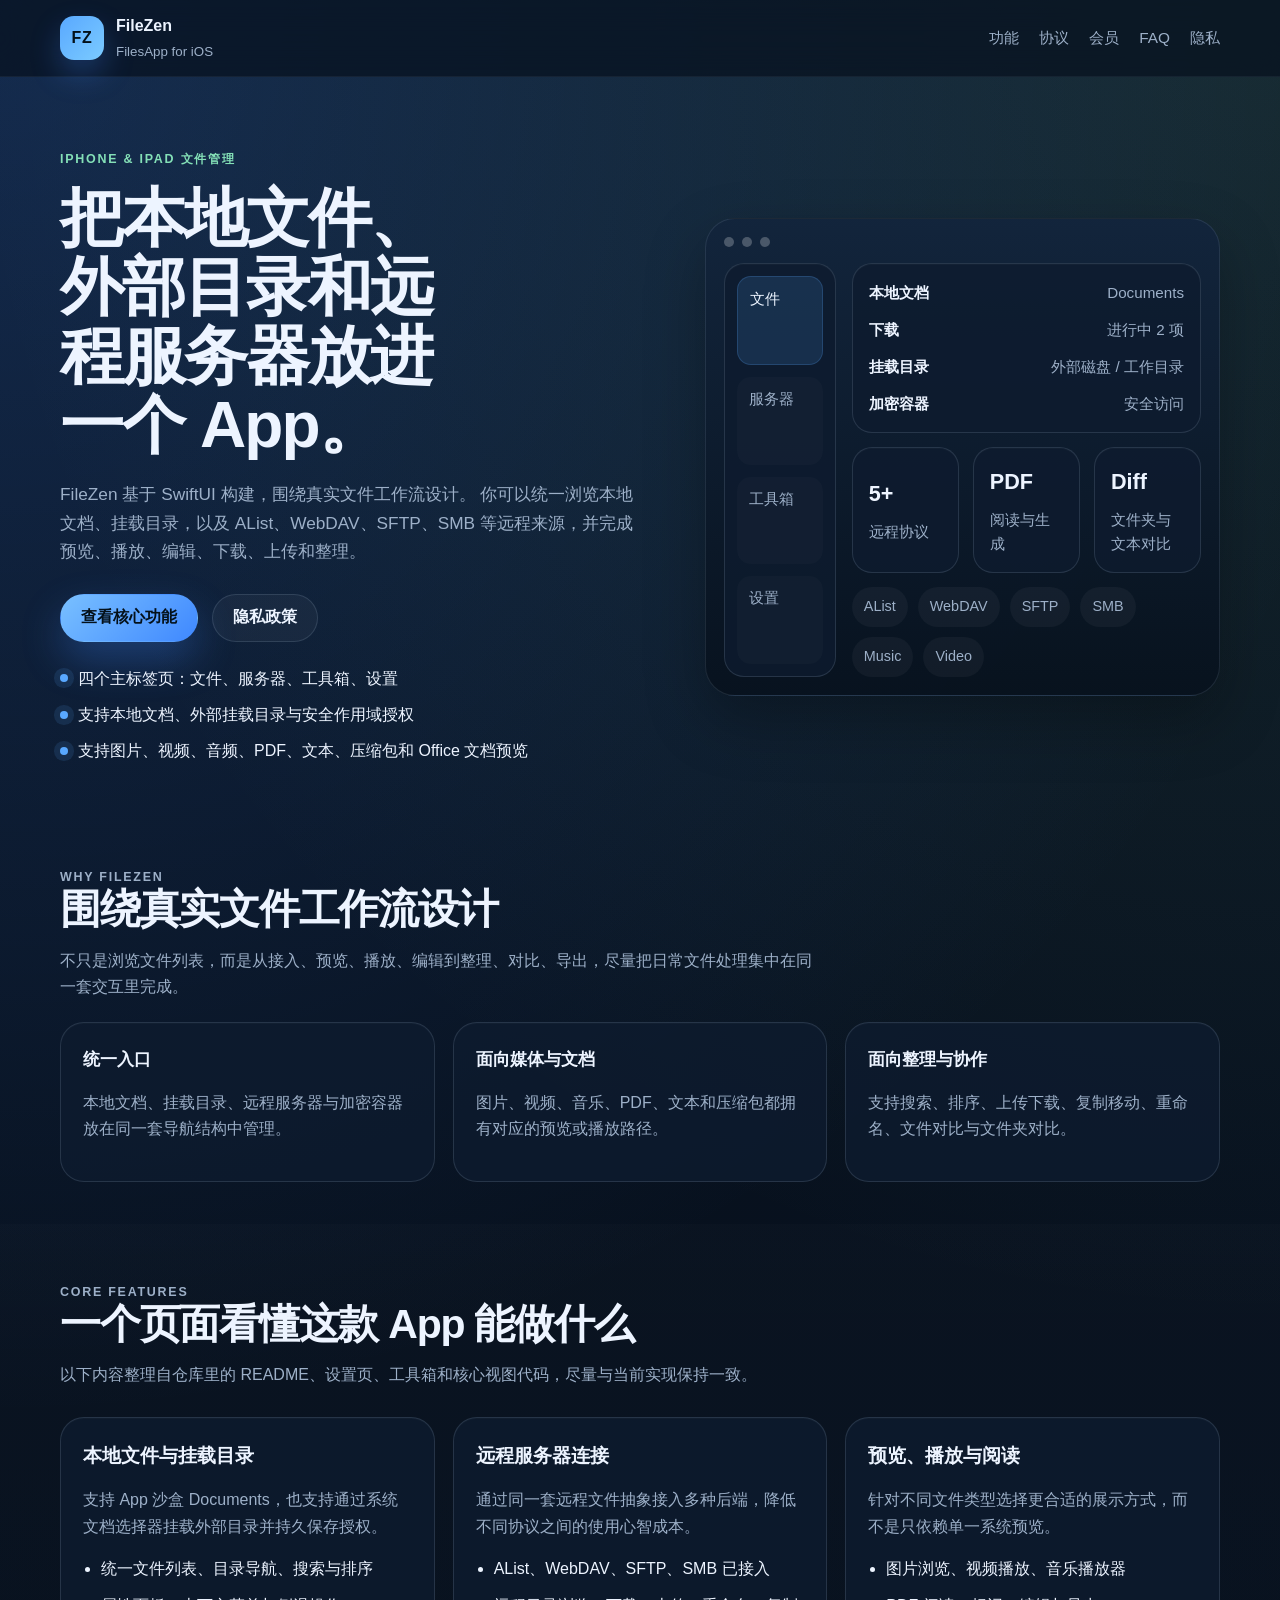
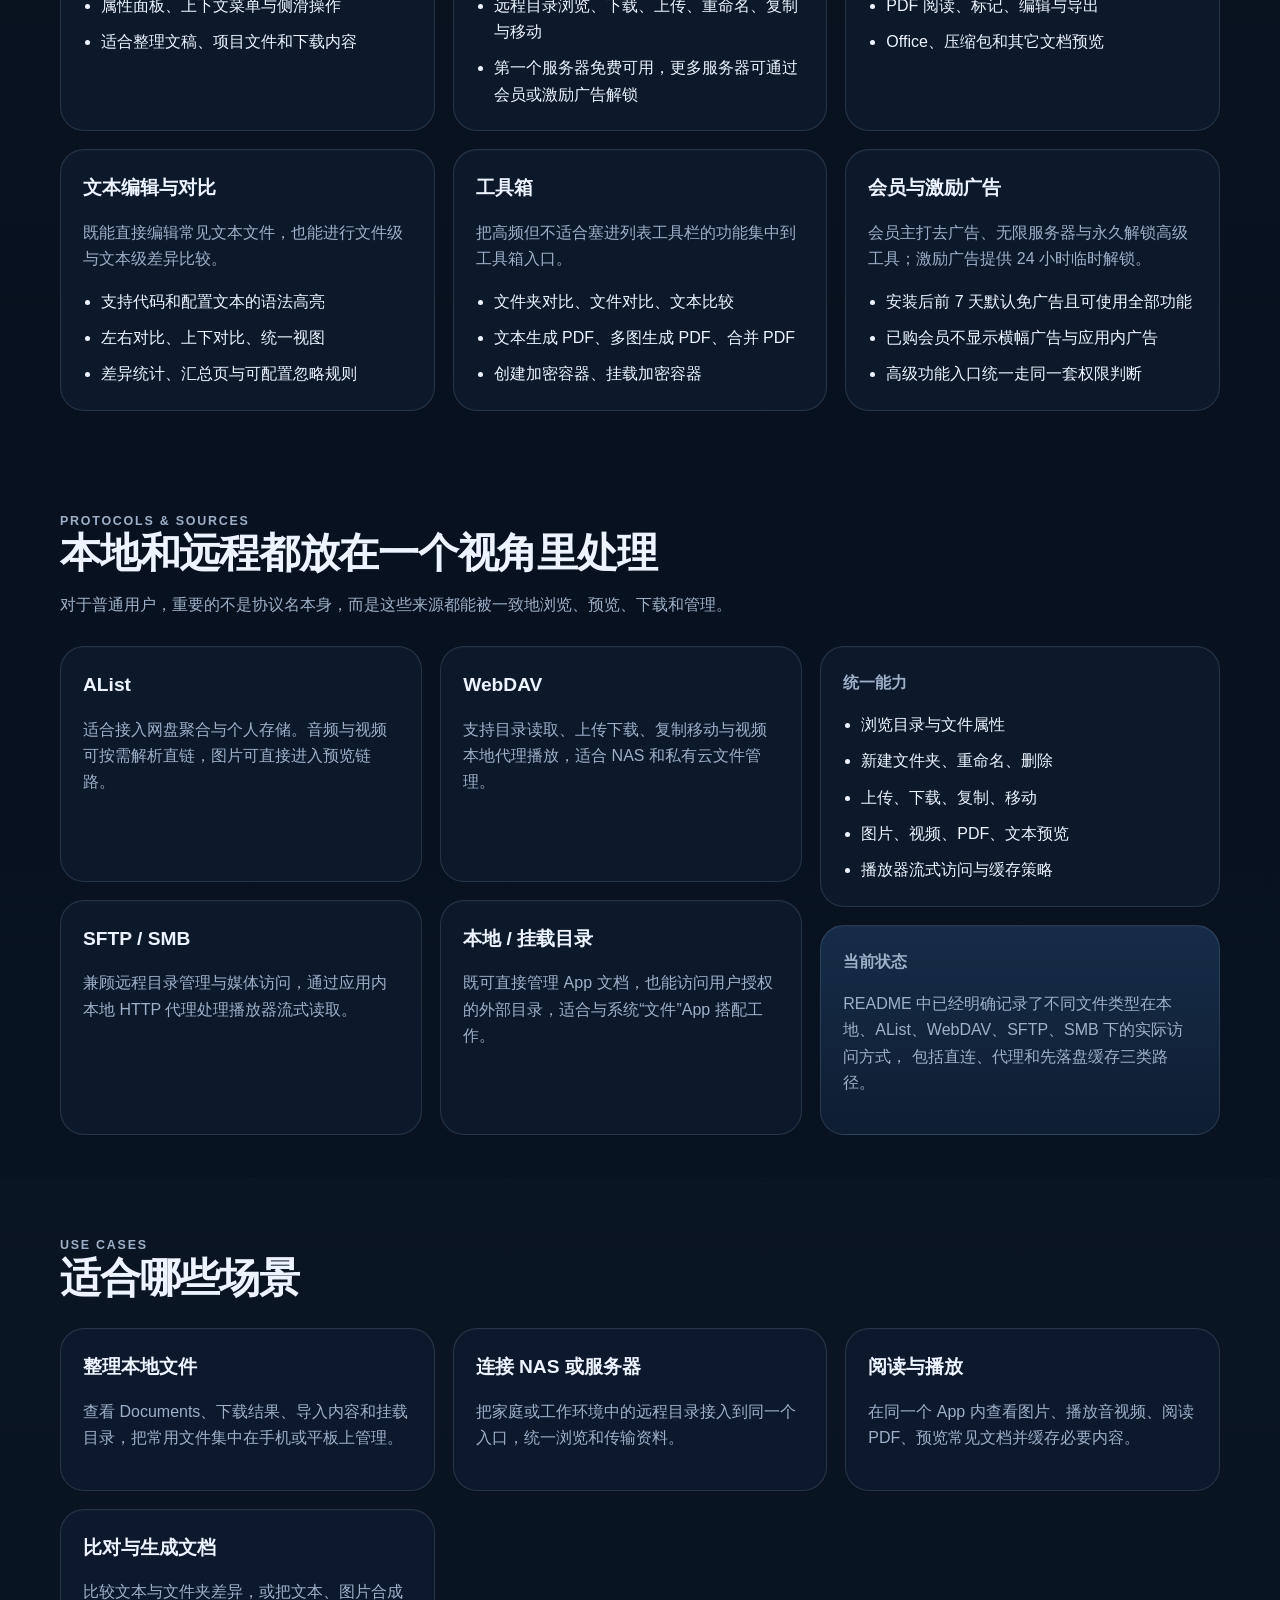
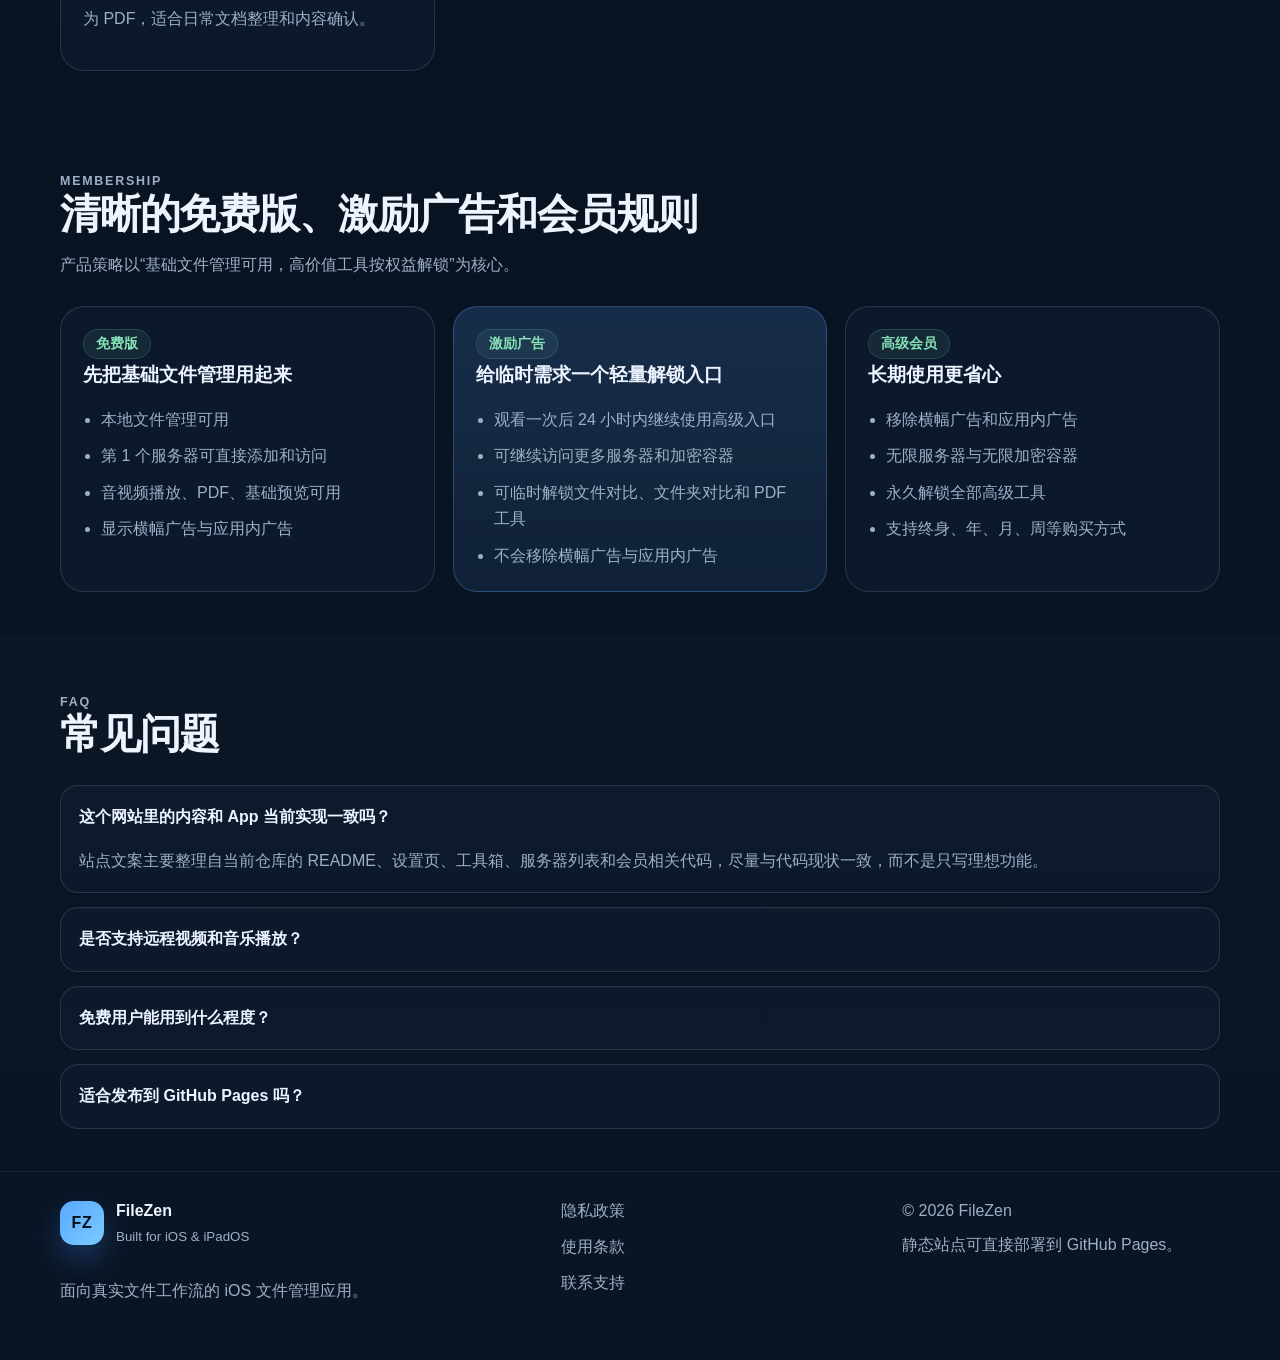
==== index.html @ 860d0c2c "初始化提交" ====
<!DOCTYPE html>
<html lang="zh-CN">
<head>
  <meta charset="UTF-8">
  <meta name="viewport" content="width=device-width, initial-scale=1.0">
  <title>FileZen - iOS 文件管理与远程连接</title>
  <meta
    name="description"
    content="FileZen 是一款面向 iPhone 和 iPad 的文件管理应用，支持本地文档、挂载目录、AList、WebDAV、SFTP、SMB 等远程文件浏览、预览、播放、编辑与传输。"
  >
  <link rel="stylesheet" href="./styles.css">
</head>
<body>
  <header class="site-header">
    <div class="container nav">
      <a class="brand" href="./index.html" aria-label="FileZen 首页">
        <span class="brand-mark">FZ</span>
        <span class="brand-text">
          <strong>FileZen</strong>
          <small>FilesApp for iOS</small>
        </span>
      </a>
      <nav class="nav-links" aria-label="主导航">
        <a href="#features">功能</a>
        <a href="#protocols">协议</a>
        <a href="#membership">会员</a>
        <a href="#faq">FAQ</a>
        <a href="./privacy.html">隐私</a>
      </nav>
    </div>
  </header>

  <main>
    <section class="hero">
      <div class="container hero-grid">
        <div class="hero-copy">
          <p class="eyebrow">iPhone &amp; iPad 文件管理</p>
          <h1>把本地文件、外部目录和远程服务器放进一个 App。</h1>
          <p class="hero-lead">
            FileZen 基于 SwiftUI 构建，围绕真实文件工作流设计。
            你可以统一浏览本地文档、挂载目录，以及
            AList、WebDAV、SFTP、SMB 等远程来源，并完成预览、播放、编辑、下载、上传和整理。
          </p>
          <div class="hero-actions">
            <a class="button button-primary" href="#features">查看核心功能</a>
            <a class="button button-secondary" href="./privacy.html">隐私政策</a>
          </div>
          <ul class="hero-points">
            <li>四个主标签页：文件、服务器、工具箱、设置</li>
            <li>支持本地文档、外部挂载目录与安全作用域授权</li>
            <li>支持图片、视频、音频、PDF、文本、压缩包和 Office 文档预览</li>
          </ul>
        </div>

        <div class="hero-preview" aria-hidden="true">
          <div class="preview-shell">
            <div class="preview-toolbar">
              <span></span>
              <span></span>
              <span></span>
            </div>
            <div class="preview-body">
              <aside class="preview-sidebar">
                <div class="preview-label active">文件</div>
                <div class="preview-label">服务器</div>
                <div class="preview-label">工具箱</div>
                <div class="preview-label">设置</div>
              </aside>
              <div class="preview-content">
                <div class="preview-card large">
                  <div class="preview-row">
                    <strong>本地文档</strong>
                    <span>Documents</span>
                  </div>
                  <div class="preview-row">
                    <strong>下载</strong>
                    <span>进行中 2 项</span>
                  </div>
                  <div class="preview-row">
                    <strong>挂载目录</strong>
                    <span>外部磁盘 / 工作目录</span>
                  </div>
                  <div class="preview-row">
                    <strong>加密容器</strong>
                    <span>安全访问</span>
                  </div>
                </div>
                <div class="preview-stats">
                  <div class="preview-card stat">
                    <strong>5+</strong>
                    <span>远程协议</span>
                  </div>
                  <div class="preview-card stat">
                    <strong>PDF</strong>
                    <span>阅读与生成</span>
                  </div>
                  <div class="preview-card stat">
                    <strong>Diff</strong>
                    <span>文件夹与文本对比</span>
                  </div>
                </div>
                <div class="preview-tags">
                  <span>AList</span>
                  <span>WebDAV</span>
                  <span>SFTP</span>
                  <span>SMB</span>
                  <span>Music</span>
                  <span>Video</span>
                </div>
              </div>
            </div>
          </div>
        </div>
      </div>
    </section>

    <section class="section">
      <div class="container">
        <div class="section-heading compact">
          <p class="eyebrow">Why FileZen</p>
          <h2>围绕真实文件工作流设计</h2>
          <p>
            不只是浏览文件列表，而是从接入、预览、播放、编辑到整理、对比、导出，尽量把日常文件处理集中在同一套交互里完成。
          </p>
        </div>
        <div class="highlight-grid">
          <article class="highlight-card">
            <strong>统一入口</strong>
            <p>本地文档、挂载目录、远程服务器与加密容器放在同一套导航结构中管理。</p>
          </article>
          <article class="highlight-card">
            <strong>面向媒体与文档</strong>
            <p>图片、视频、音乐、PDF、文本和压缩包都拥有对应的预览或播放路径。</p>
          </article>
          <article class="highlight-card">
            <strong>面向整理与协作</strong>
            <p>支持搜索、排序、上传下载、复制移动、重命名、文件对比与文件夹对比。</p>
          </article>
        </div>
      </div>
    </section>

    <section class="section alt" id="features">
      <div class="container">
        <div class="section-heading">
          <p class="eyebrow">Core Features</p>
          <h2>一个页面看懂这款 App 能做什么</h2>
          <p>
            以下内容整理自仓库里的 README、设置页、工具箱和核心视图代码，尽量与当前实现保持一致。
          </p>
        </div>

        <div class="feature-grid">
          <article class="feature-card">
            <h3>本地文件与挂载目录</h3>
            <p>支持 App 沙盒 Documents，也支持通过系统文档选择器挂载外部目录并持久保存授权。</p>
            <ul>
              <li>统一文件列表、目录导航、搜索与排序</li>
              <li>属性面板、上下文菜单与侧滑操作</li>
              <li>适合整理文稿、项目文件和下载内容</li>
            </ul>
          </article>

          <article class="feature-card">
            <h3>远程服务器连接</h3>
            <p>通过同一套远程文件抽象接入多种后端，降低不同协议之间的使用心智成本。</p>
            <ul>
              <li>AList、WebDAV、SFTP、SMB 已接入</li>
              <li>远程目录浏览、下载、上传、重命名、复制与移动</li>
              <li>第一个服务器免费可用，更多服务器可通过会员或激励广告解锁</li>
            </ul>
          </article>

          <article class="feature-card">
            <h3>预览、播放与阅读</h3>
            <p>针对不同文件类型选择更合适的展示方式，而不是只依赖单一系统预览。</p>
            <ul>
              <li>图片浏览、视频播放、音乐播放器</li>
              <li>PDF 阅读、标记、编辑与导出</li>
              <li>Office、压缩包和其它文档预览</li>
            </ul>
          </article>

          <article class="feature-card">
            <h3>文本编辑与对比</h3>
            <p>既能直接编辑常见文本文件，也能进行文件级与文本级差异比较。</p>
            <ul>
              <li>支持代码和配置文本的语法高亮</li>
              <li>左右对比、上下对比、统一视图</li>
              <li>差异统计、汇总页与可配置忽略规则</li>
            </ul>
          </article>

          <article class="feature-card">
            <h3>工具箱</h3>
            <p>把高频但不适合塞进列表工具栏的功能集中到工具箱入口。</p>
            <ul>
              <li>文件夹对比、文件对比、文本比较</li>
              <li>文本生成 PDF、多图生成 PDF、合并 PDF</li>
              <li>创建加密容器、挂载加密容器</li>
            </ul>
          </article>

          <article class="feature-card">
            <h3>会员与激励广告</h3>
            <p>会员主打去广告、无限服务器与永久解锁高级工具；激励广告提供 24 小时临时解锁。</p>
            <ul>
              <li>安装后前 7 天默认免广告且可使用全部功能</li>
              <li>已购会员不显示横幅广告与应用内广告</li>
              <li>高级功能入口统一走同一套权限判断</li>
            </ul>
          </article>
        </div>
      </div>
    </section>

    <section class="section" id="protocols">
      <div class="container">
        <div class="section-heading">
          <p class="eyebrow">Protocols &amp; Sources</p>
          <h2>本地和远程都放在一个视角里处理</h2>
          <p>
            对于普通用户，重要的不是协议名本身，而是这些来源都能被一致地浏览、预览、下载和管理。
          </p>
        </div>

        <div class="protocol-layout">
          <div class="protocol-list">
            <article class="protocol-card">
              <h3>AList</h3>
              <p>适合接入网盘聚合与个人存储。音频与视频可按需解析直链，图片可直接进入预览链路。</p>
            </article>
            <article class="protocol-card">
              <h3>WebDAV</h3>
              <p>支持目录读取、上传下载、复制移动与视频本地代理播放，适合 NAS 和私有云文件管理。</p>
            </article>
            <article class="protocol-card">
              <h3>SFTP / SMB</h3>
              <p>兼顾远程目录管理与媒体访问，通过应用内本地 HTTP 代理处理播放器流式读取。</p>
            </article>
            <article class="protocol-card">
              <h3>本地 / 挂载目录</h3>
              <p>既可直接管理 App 文档，也能访问用户授权的外部目录，适合与系统“文件”App 搭配工作。</p>
            </article>
          </div>

          <div class="protocol-panel">
            <div class="stack-card">
              <p class="stack-title">统一能力</p>
              <ul class="stack-list">
                <li>浏览目录与文件属性</li>
                <li>新建文件夹、重命名、删除</li>
                <li>上传、下载、复制、移动</li>
                <li>图片、视频、PDF、文本预览</li>
                <li>播放器流式访问与缓存策略</li>
              </ul>
            </div>
            <div class="stack-card accent">
              <p class="stack-title">当前状态</p>
              <p>
                README 中已经明确记录了不同文件类型在本地、AList、WebDAV、SFTP、SMB 下的实际访问方式，
                包括直连、代理和先落盘缓存三类路径。
              </p>
            </div>
          </div>
        </div>
      </div>
    </section>

    <section class="section alt">
      <div class="container">
        <div class="section-heading">
          <p class="eyebrow">Use Cases</p>
          <h2>适合哪些场景</h2>
        </div>
        <div class="use-grid">
          <article class="use-card">
            <h3>整理本地文件</h3>
            <p>查看 Documents、下载结果、导入内容和挂载目录，把常用文件集中在手机或平板上管理。</p>
          </article>
          <article class="use-card">
            <h3>连接 NAS 或服务器</h3>
            <p>把家庭或工作环境中的远程目录接入到同一个入口，统一浏览和传输资料。</p>
          </article>
          <article class="use-card">
            <h3>阅读与播放</h3>
            <p>在同一个 App 内查看图片、播放音视频、阅读 PDF、预览常见文档并缓存必要内容。</p>
          </article>
          <article class="use-card">
            <h3>比对与生成文档</h3>
            <p>比较文本与文件夹差异，或把文本、图片合成为 PDF，适合日常文档整理和内容确认。</p>
          </article>
        </div>
      </div>
    </section>

    <section class="section" id="membership">
      <div class="container">
        <div class="section-heading">
          <p class="eyebrow">Membership</p>
          <h2>清晰的免费版、激励广告和会员规则</h2>
          <p>产品策略以“基础文件管理可用，高价值工具按权益解锁”为核心。</p>
        </div>

        <div class="plan-grid">
          <article class="plan-card">
            <span class="plan-badge">免费版</span>
            <h3>先把基础文件管理用起来</h3>
            <ul>
              <li>本地文件管理可用</li>
              <li>第 1 个服务器可直接添加和访问</li>
              <li>音视频播放、PDF、基础预览可用</li>
              <li>显示横幅广告与应用内广告</li>
            </ul>
          </article>

          <article class="plan-card highlighted">
            <span class="plan-badge">激励广告</span>
            <h3>给临时需求一个轻量解锁入口</h3>
            <ul>
              <li>观看一次后 24 小时内继续使用高级入口</li>
              <li>可继续访问更多服务器和加密容器</li>
              <li>可临时解锁文件对比、文件夹对比和 PDF 工具</li>
              <li>不会移除横幅广告与应用内广告</li>
            </ul>
          </article>

          <article class="plan-card">
            <span class="plan-badge">高级会员</span>
            <h3>长期使用更省心</h3>
            <ul>
              <li>移除横幅广告和应用内广告</li>
              <li>无限服务器与无限加密容器</li>
              <li>永久解锁全部高级工具</li>
              <li>支持终身、年、月、周等购买方式</li>
            </ul>
          </article>
        </div>
      </div>
    </section>

    <section class="section alt" id="faq">
      <div class="container">
        <div class="section-heading">
          <p class="eyebrow">FAQ</p>
          <h2>常见问题</h2>
        </div>

        <div class="faq-list">
          <details class="faq-item" open>
            <summary>这个网站里的内容和 App 当前实现一致吗？</summary>
            <p>站点文案主要整理自当前仓库的 README、设置页、工具箱、服务器列表和会员相关代码，尽量与代码现状一致，而不是只写理想功能。</p>
          </details>
          <details class="faq-item">
            <summary>是否支持远程视频和音乐播放？</summary>
            <p>支持。当前实现会根据来源使用直链或本地代理方式，把 WebDAV、SFTP、SMB 等远程流转换成更稳定的播放路径。</p>
          </details>
          <details class="faq-item">
            <summary>免费用户能用到什么程度？</summary>
            <p>基础本地文件管理、首个服务器、音视频播放、PDF 阅读与基础预览都能直接使用；更多服务器和部分高级工具需要会员或激励广告解锁。</p>
          </details>
          <details class="faq-item">
            <summary>适合发布到 GitHub Pages 吗？</summary>
            <p>可以。这个目录使用纯静态 HTML、CSS 和少量原生 JavaScript，无构建步骤，直接用 GitHub Pages 指向 `docs` 目录即可。</p>
          </details>
        </div>
      </div>
    </section>
  </main>

  <footer class="site-footer">
    <div class="container footer-grid">
      <div>
        <a class="brand footer-brand" href="./index.html">
          <span class="brand-mark">FZ</span>
          <span class="brand-text">
            <strong>FileZen</strong>
            <small>Built for iOS &amp; iPadOS</small>
          </span>
        </a>
        <p class="footer-copy">
          面向真实文件工作流的 iOS 文件管理应用。
        </p>
      </div>
      <div class="footer-links">
        <a href="./privacy.html">隐私政策</a>
        <a href="./terms.html">使用条款</a>
        <a href="mailto:toutoumu88@gmail.com">联系支持</a>
      </div>
      <div class="footer-meta">
        <p>© <span id="year">2026</span> FileZen</p>
        <p>静态站点可直接部署到 GitHub Pages。</p>
      </div>
    </div>
  </footer>

  <script src="./script.js"></script>
</body>
</html>
---- styles.css ----
:root {
  color-scheme: dark;
  --bg: #07111f;
  --bg-alt: #0b1728;
  --panel: rgba(14, 28, 47, 0.82);
  --panel-strong: #10233b;
  --text: #edf4ff;
  --muted: #9db0c8;
  --border: rgba(157, 176, 200, 0.18);
  --accent: #59a8ff;
  --accent-strong: #3f88ff;
  --accent-soft: rgba(89, 168, 255, 0.14);
  --success: #84e0b7;
  --shadow: 0 24px 60px rgba(0, 0, 0, 0.28);
  --radius: 24px;
  --radius-sm: 16px;
  --container: 1160px;
}

* {
  box-sizing: border-box;
}

html {
  scroll-behavior: smooth;
}

body {
  margin: 0;
  font-family: -apple-system, BlinkMacSystemFont, "Segoe UI", sans-serif;
  color: var(--text);
  background:
    radial-gradient(circle at top left, rgba(63, 136, 255, 0.22), transparent 30%),
    radial-gradient(circle at top right, rgba(132, 224, 183, 0.12), transparent 28%),
    linear-gradient(180deg, #08111d 0%, #07111f 45%, #0a1524 100%);
  line-height: 1.65;
}

a {
  color: inherit;
  text-decoration: none;
}

img {
  max-width: 100%;
  display: block;
}

.container {
  width: min(calc(100% - 40px), var(--container));
  margin: 0 auto;
}

.site-header {
  position: sticky;
  top: 0;
  z-index: 20;
  backdrop-filter: blur(18px);
  background: rgba(7, 17, 31, 0.72);
  border-bottom: 1px solid rgba(157, 176, 200, 0.08);
}

.nav {
  display: flex;
  align-items: center;
  justify-content: space-between;
  gap: 20px;
  min-height: 76px;
}

.brand {
  display: inline-flex;
  align-items: center;
  gap: 12px;
}

.brand-mark {
  display: inline-grid;
  place-items: center;
  width: 44px;
  height: 44px;
  border-radius: 14px;
  font-weight: 800;
  letter-spacing: 0.04em;
  background: linear-gradient(135deg, var(--accent), #7bcbff);
  color: #031019;
  box-shadow: 0 14px 30px rgba(63, 136, 255, 0.28);
}

.brand-text {
  display: grid;
  gap: 2px;
}

.brand-text strong {
  font-size: 1rem;
}

.brand-text small {
  color: var(--muted);
}

.nav-links {
  display: flex;
  align-items: center;
  gap: 20px;
  color: var(--muted);
  font-size: 0.96rem;
}

.nav-links a:hover,
.footer-links a:hover {
  color: var(--text);
}

.hero {
  padding: 72px 0 44px;
}

.hero-grid {
  display: grid;
  grid-template-columns: minmax(0, 1.08fr) minmax(360px, 0.92fr);
  gap: 40px;
  align-items: center;
}

.eyebrow {
  margin: 0 0 14px;
  color: var(--success);
  text-transform: uppercase;
  letter-spacing: 0.14em;
  font-size: 0.78rem;
  font-weight: 700;
}

.hero h1,
.section-heading h2 {
  margin: 0;
  line-height: 1.08;
  letter-spacing: -0.03em;
}

.hero h1 {
  font-size: clamp(2.8rem, 5vw, 4.8rem);
  max-width: 12ch;
}

.hero-lead,
.section-heading p,
.feature-card p,
.protocol-card p,
.highlight-card p,
.use-card p,
.plan-card li,
.faq-item p,
.footer-copy,
.footer-meta p,
.stack-card p {
  color: var(--muted);
}

.hero-lead {
  margin: 20px 0 0;
  font-size: 1.08rem;
  max-width: 60ch;
}

.hero-actions {
  display: flex;
  flex-wrap: wrap;
  gap: 14px;
  margin: 28px 0 24px;
}

.button {
  display: inline-flex;
  align-items: center;
  justify-content: center;
  min-height: 48px;
  padding: 0 20px;
  border-radius: 999px;
  border: 1px solid transparent;
  font-weight: 700;
  transition: transform 140ms ease, border-color 140ms ease, background 140ms ease;
}

.button:hover {
  transform: translateY(-1px);
}

.button-primary {
  color: #04111a;
  background: linear-gradient(135deg, #79c0ff, var(--accent-strong));
  box-shadow: 0 18px 40px rgba(63, 136, 255, 0.3);
}

.button-secondary {
  background: rgba(255, 255, 255, 0.04);
  border-color: var(--border);
}

.hero-points {
  display: grid;
  gap: 10px;
  padding: 0;
  margin: 0;
  list-style: none;
}

.hero-points li {
  display: flex;
  align-items: flex-start;
  gap: 10px;
  color: var(--text);
}

.hero-points li::before {
  content: "";
  width: 8px;
  height: 8px;
  border-radius: 999px;
  margin-top: 0.55em;
  flex: 0 0 auto;
  background: var(--accent);
  box-shadow: 0 0 0 6px rgba(89, 168, 255, 0.12);
}

.hero-preview {
  position: relative;
}

.preview-shell {
  padding: 18px;
  border-radius: 30px;
  background: linear-gradient(180deg, rgba(19, 37, 60, 0.96), rgba(8, 18, 30, 0.96));
  border: 1px solid rgba(157, 176, 200, 0.14);
  box-shadow: var(--shadow);
}

.preview-toolbar {
  display: flex;
  gap: 8px;
  margin-bottom: 16px;
}

.preview-toolbar span {
  width: 10px;
  height: 10px;
  border-radius: 50%;
  background: rgba(255, 255, 255, 0.24);
}

.preview-body {
  display: grid;
  grid-template-columns: 112px 1fr;
  gap: 16px;
}

.preview-sidebar,
.preview-card,
.protocol-card,
.feature-card,
.highlight-card,
.use-card,
.plan-card,
.stack-card,
.page-card,
.faq-item {
  border: 1px solid var(--border);
  background: var(--panel);
  box-shadow: inset 0 1px 0 rgba(255, 255, 255, 0.02);
}

.preview-sidebar {
  padding: 12px;
  border-radius: 20px;
  display: grid;
  gap: 12px;
}

.preview-label {
  padding: 10px 12px;
  border-radius: 14px;
  color: var(--muted);
  background: rgba(255, 255, 255, 0.02);
  font-size: 0.94rem;
}

.preview-label.active {
  color: var(--text);
  background: var(--accent-soft);
  border: 1px solid rgba(89, 168, 255, 0.2);
}

.preview-content {
  display: grid;
  gap: 14px;
}

.preview-card {
  border-radius: 20px;
  padding: 16px;
}

.preview-card.large {
  display: grid;
  gap: 12px;
}

.preview-row {
  display: flex;
  align-items: center;
  justify-content: space-between;
  gap: 20px;
  font-size: 0.95rem;
}

.preview-row span {
  color: var(--muted);
}

.preview-stats {
  display: grid;
  grid-template-columns: repeat(3, 1fr);
  gap: 14px;
}

.preview-card.stat {
  min-height: 110px;
  display: grid;
  align-content: center;
  gap: 8px;
}

.preview-card.stat strong {
  font-size: 1.35rem;
}

.preview-card.stat span {
  color: var(--muted);
  font-size: 0.92rem;
}

.preview-tags {
  display: flex;
  flex-wrap: wrap;
  gap: 10px;
}

.preview-tags span {
  padding: 8px 12px;
  border-radius: 999px;
  background: rgba(255, 255, 255, 0.04);
  color: var(--muted);
  font-size: 0.9rem;
}

.section {
  padding: 42px 0;
}

.section.alt {
  background: linear-gradient(180deg, rgba(255, 255, 255, 0.01), rgba(255, 255, 255, 0));
}

.section-heading {
  max-width: 760px;
  margin-bottom: 28px;
}

.section-heading.compact {
  margin-bottom: 22px;
}

.section-heading h2 {
  font-size: clamp(2rem, 3.2vw, 3rem);
}

.section-heading p {
  margin: 16px 0 0;
}

.highlight-grid,
.feature-grid,
.use-grid,
.plan-grid {
  display: grid;
  gap: 18px;
}

.highlight-grid {
  grid-template-columns: repeat(3, 1fr);
}

.feature-grid {
  grid-template-columns: repeat(3, 1fr);
}

.use-grid,
.plan-grid {
  grid-template-columns: repeat(3, 1fr);
}

.highlight-card,
.feature-card,
.use-card,
.plan-card {
  border-radius: var(--radius);
  padding: 22px;
}

.feature-card h3,
.protocol-card h3,
.use-card h3,
.plan-card h3 {
  margin: 0 0 10px;
  font-size: 1.2rem;
}

.highlight-card strong {
  display: block;
  margin-bottom: 10px;
  font-size: 1.08rem;
}

.feature-card ul,
.plan-card ul,
.stack-list {
  margin: 16px 0 0;
  padding-left: 18px;
}

.feature-card li,
.plan-card li,
.stack-list li {
  margin-top: 10px;
}

.protocol-layout {
  display: grid;
  grid-template-columns: minmax(0, 1.3fr) minmax(280px, 0.7fr);
  gap: 18px;
}

.protocol-list {
  display: grid;
  grid-template-columns: repeat(2, 1fr);
  gap: 18px;
}

.protocol-card,
.stack-card {
  border-radius: var(--radius);
  padding: 22px;
}

.stack-card + .stack-card {
  margin-top: 18px;
}

.stack-card.accent {
  background: linear-gradient(180deg, rgba(89, 168, 255, 0.18), rgba(89, 168, 255, 0.08));
}

.stack-title {
  margin: 0 0 12px;
  font-size: 1.02rem;
  color: var(--text);
  font-weight: 700;
}

.plan-card.highlighted {
  background:
    linear-gradient(180deg, rgba(89, 168, 255, 0.14), rgba(89, 168, 255, 0.05)),
    var(--panel);
  border-color: rgba(89, 168, 255, 0.28);
}

.plan-badge {
  display: inline-flex;
  align-items: center;
  min-height: 30px;
  padding: 0 12px;
  border-radius: 999px;
  font-size: 0.85rem;
  font-weight: 700;
  color: var(--success);
  background: rgba(132, 224, 183, 0.08);
  border: 1px solid rgba(132, 224, 183, 0.16);
}

.faq-list {
  display: grid;
  gap: 14px;
}

.faq-item {
  border-radius: 18px;
  padding: 0 18px;
}

.faq-item summary {
  list-style: none;
  cursor: pointer;
  padding: 18px 0;
  font-weight: 700;
}

.faq-item summary::-webkit-details-marker {
  display: none;
}

.faq-item p {
  margin: 0 0 18px;
}

.site-footer {
  padding: 26px 0 40px;
  border-top: 1px solid rgba(157, 176, 200, 0.08);
}

.footer-grid {
  display: grid;
  grid-template-columns: 1.2fr 0.8fr 0.8fr;
  gap: 24px;
  align-items: start;
}

.footer-brand {
  margin-bottom: 14px;
}

.footer-links {
  display: grid;
  gap: 10px;
  color: var(--muted);
}

.footer-meta p {
  margin: 0;
}

.footer-meta p + p {
  margin-top: 8px;
}

.legal-main {
  padding: 56px 0 72px;
}

.legal-layout {
  display: grid;
  grid-template-columns: minmax(0, 780px);
  justify-content: center;
}

.page-card {
  border-radius: 28px;
  padding: 28px;
  box-shadow: var(--shadow);
}

.page-card h1 {
  margin: 0;
  font-size: clamp(2.4rem, 4vw, 3.6rem);
  line-height: 1.08;
  letter-spacing: -0.03em;
}

.page-lead {
  margin: 16px 0 0;
  color: var(--muted);
}

.meta-row {
  display: flex;
  flex-wrap: wrap;
  gap: 12px;
  margin-top: 18px;
}

.meta-pill {
  display: inline-flex;
  align-items: center;
  min-height: 36px;
  padding: 0 14px;
  border-radius: 999px;
  color: var(--muted);
  background: rgba(255, 255, 255, 0.03);
  border: 1px solid var(--border);
}

.page-section {
  margin-top: 28px;
  padding-top: 22px;
  border-top: 1px solid rgba(157, 176, 200, 0.1);
}

.page-section h2 {
  margin: 0 0 12px;
  font-size: 1.4rem;
}

.page-section p,
.page-section li {
  color: var(--muted);
}

.page-section ul {
  margin: 12px 0 0;
  padding-left: 20px;
}

.page-section li + li {
  margin-top: 10px;
}

.page-links {
  display: flex;
  flex-wrap: wrap;
  gap: 12px;
  margin-top: 28px;
}

@media (max-width: 960px) {
  .hero-grid,
  .protocol-layout,
  .footer-grid {
    grid-template-columns: 1fr;
  }

  .highlight-grid,
  .feature-grid,
  .use-grid,
  .plan-grid,
  .protocol-list {
    grid-template-columns: 1fr 1fr;
  }
}

@media (max-width: 720px) {
  .nav {
    min-height: 68px;
  }

  .nav-links {
    display: none;
  }

  .hero {
    padding-top: 44px;
  }

  .container {
    width: min(calc(100% - 28px), var(--container));
  }

  .preview-body {
    grid-template-columns: 1fr;
  }

  .preview-sidebar {
    grid-template-columns: repeat(4, 1fr);
  }

  .preview-stats,
  .highlight-grid,
  .feature-grid,
  .use-grid,
  .plan-grid,
  .protocol-list {
    grid-template-columns: 1fr;
  }

  .hero-actions,
  .page-links {
    flex-direction: column;
  }

  .button {
    width: 100%;
  }

  .page-card {
    padding: 22px 18px;
  }
}
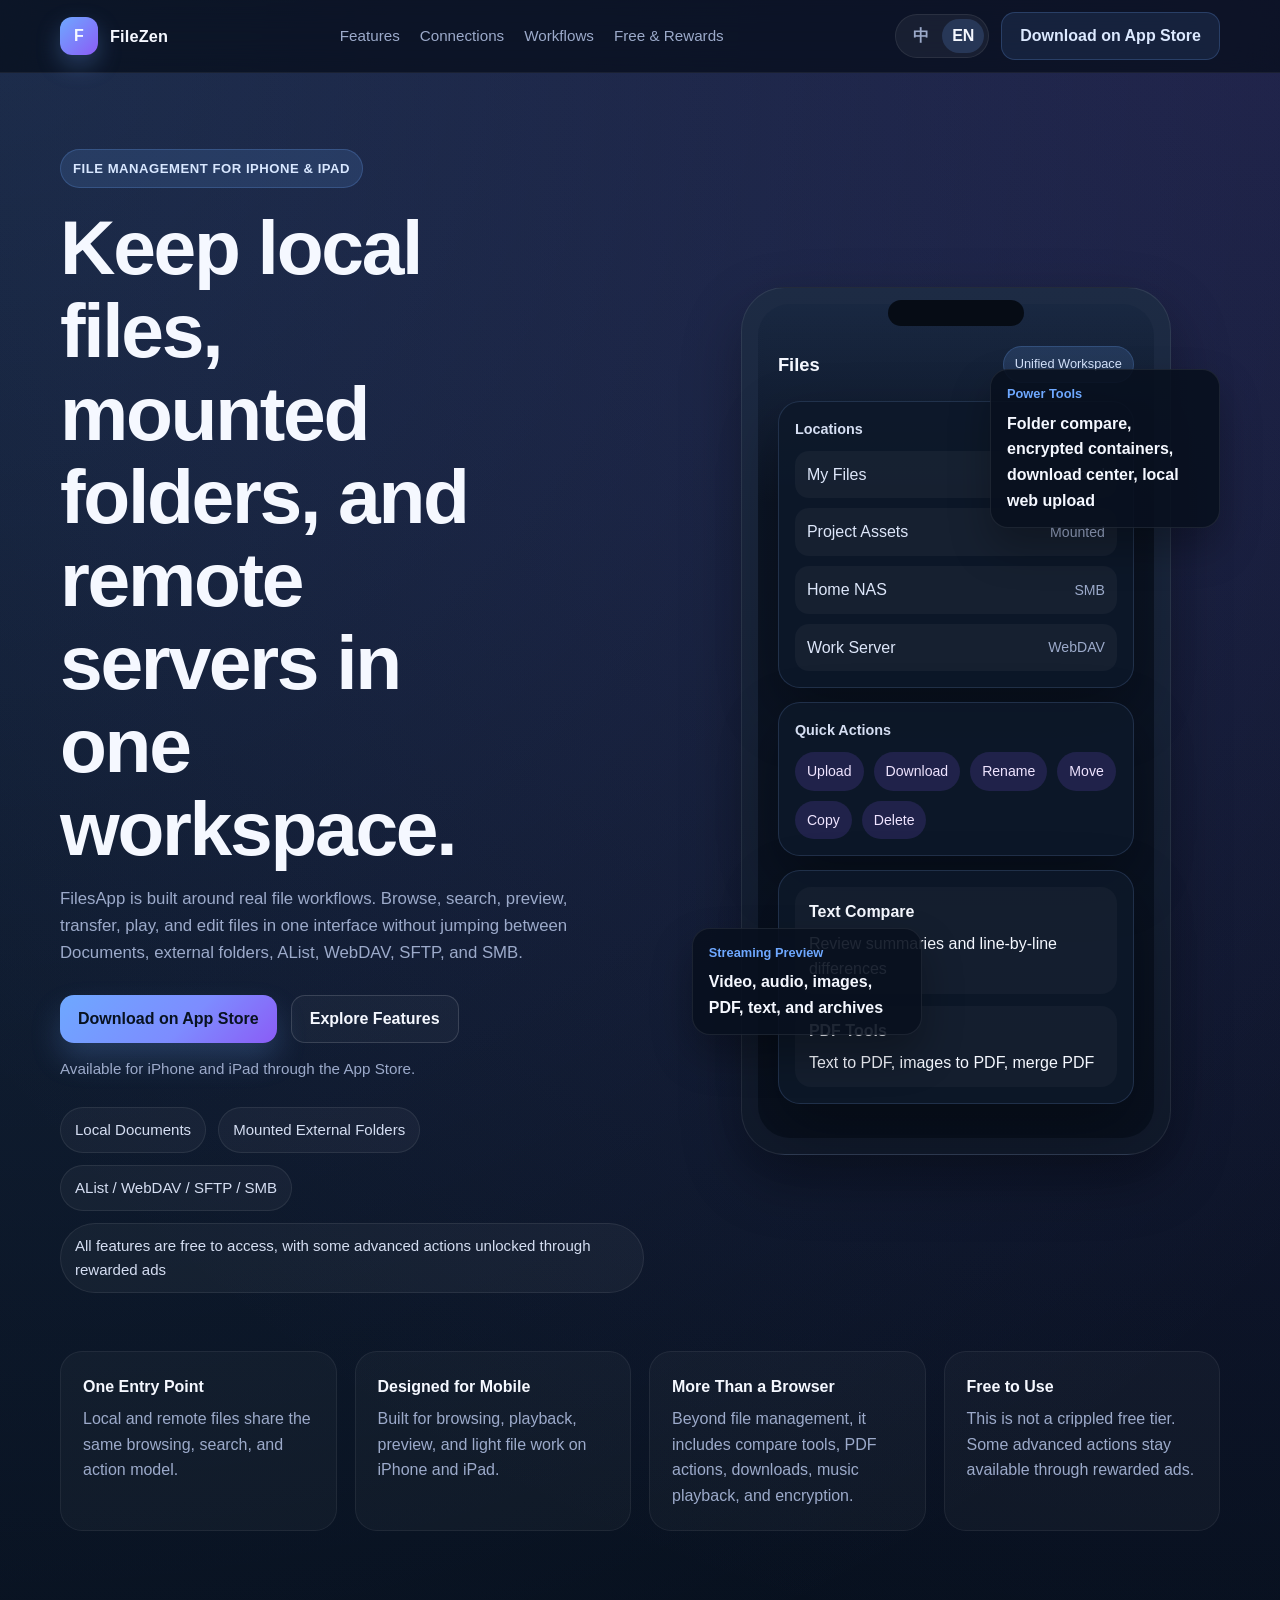
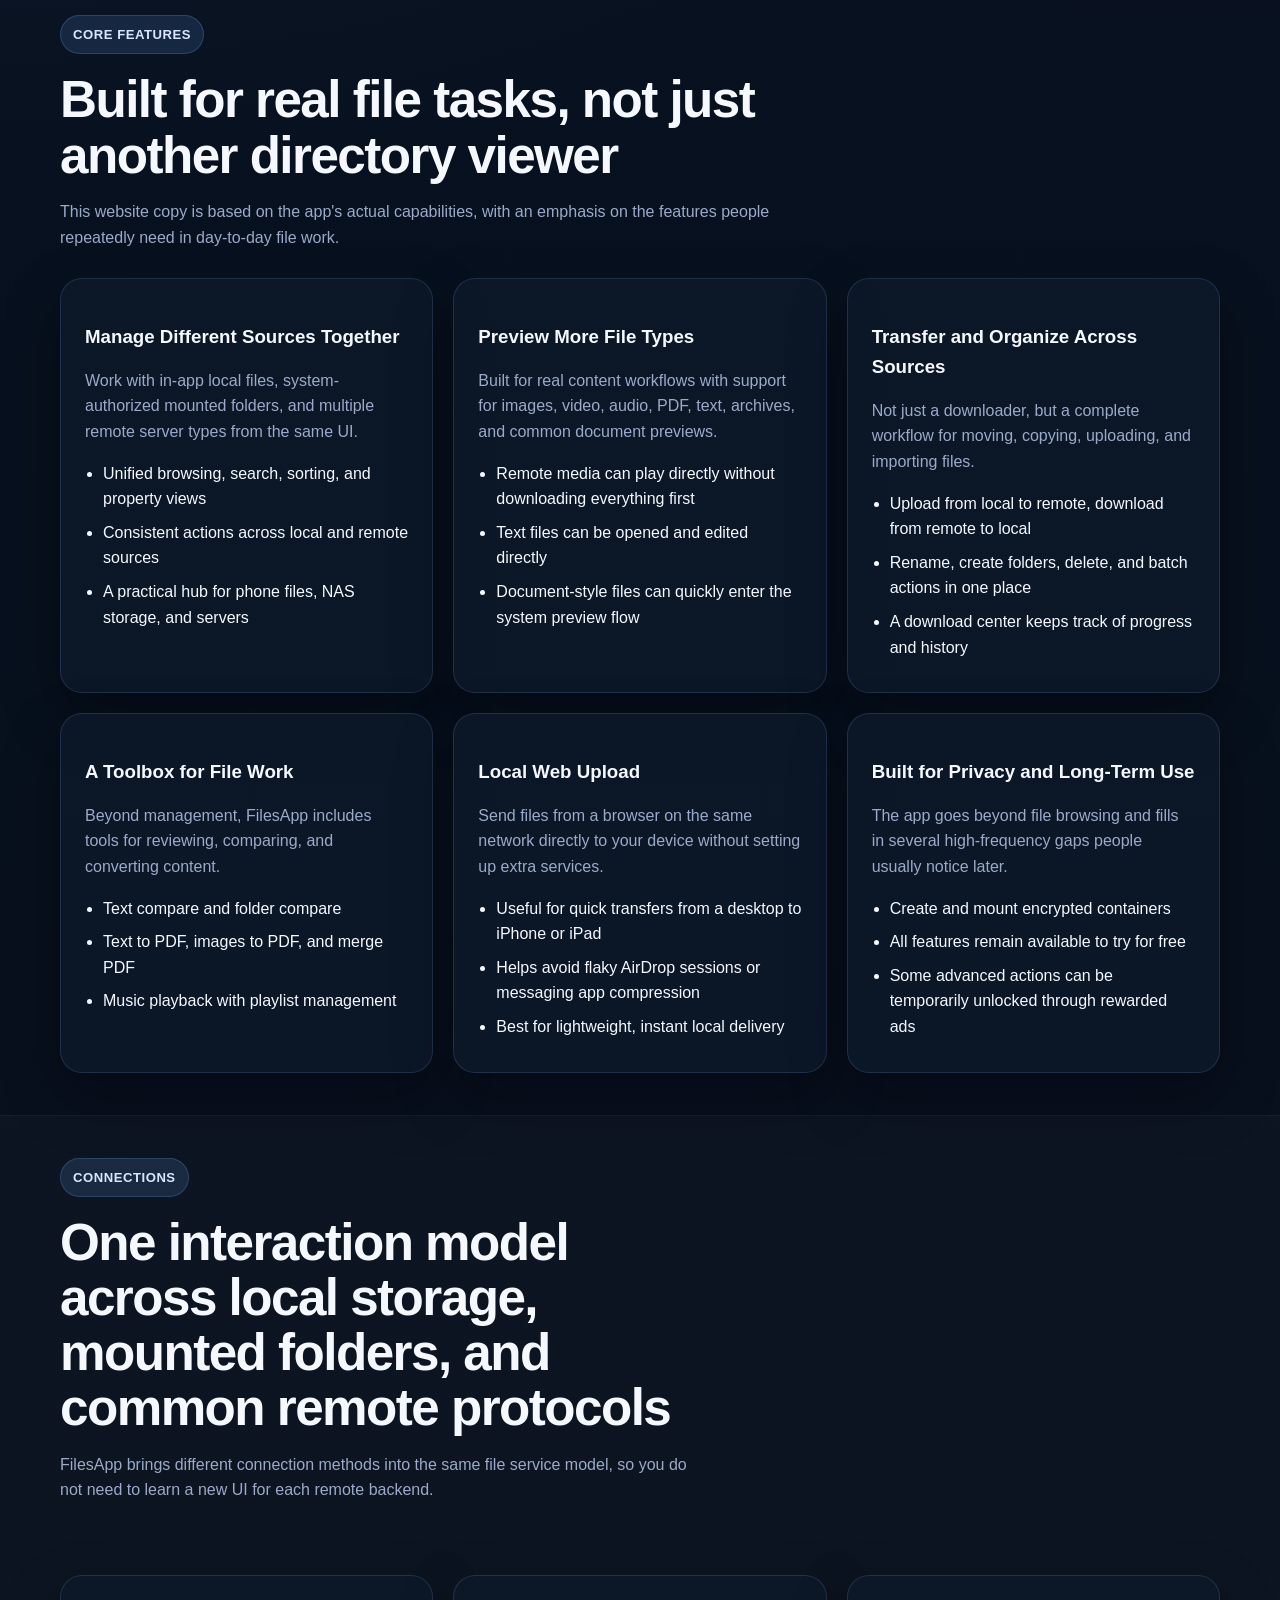
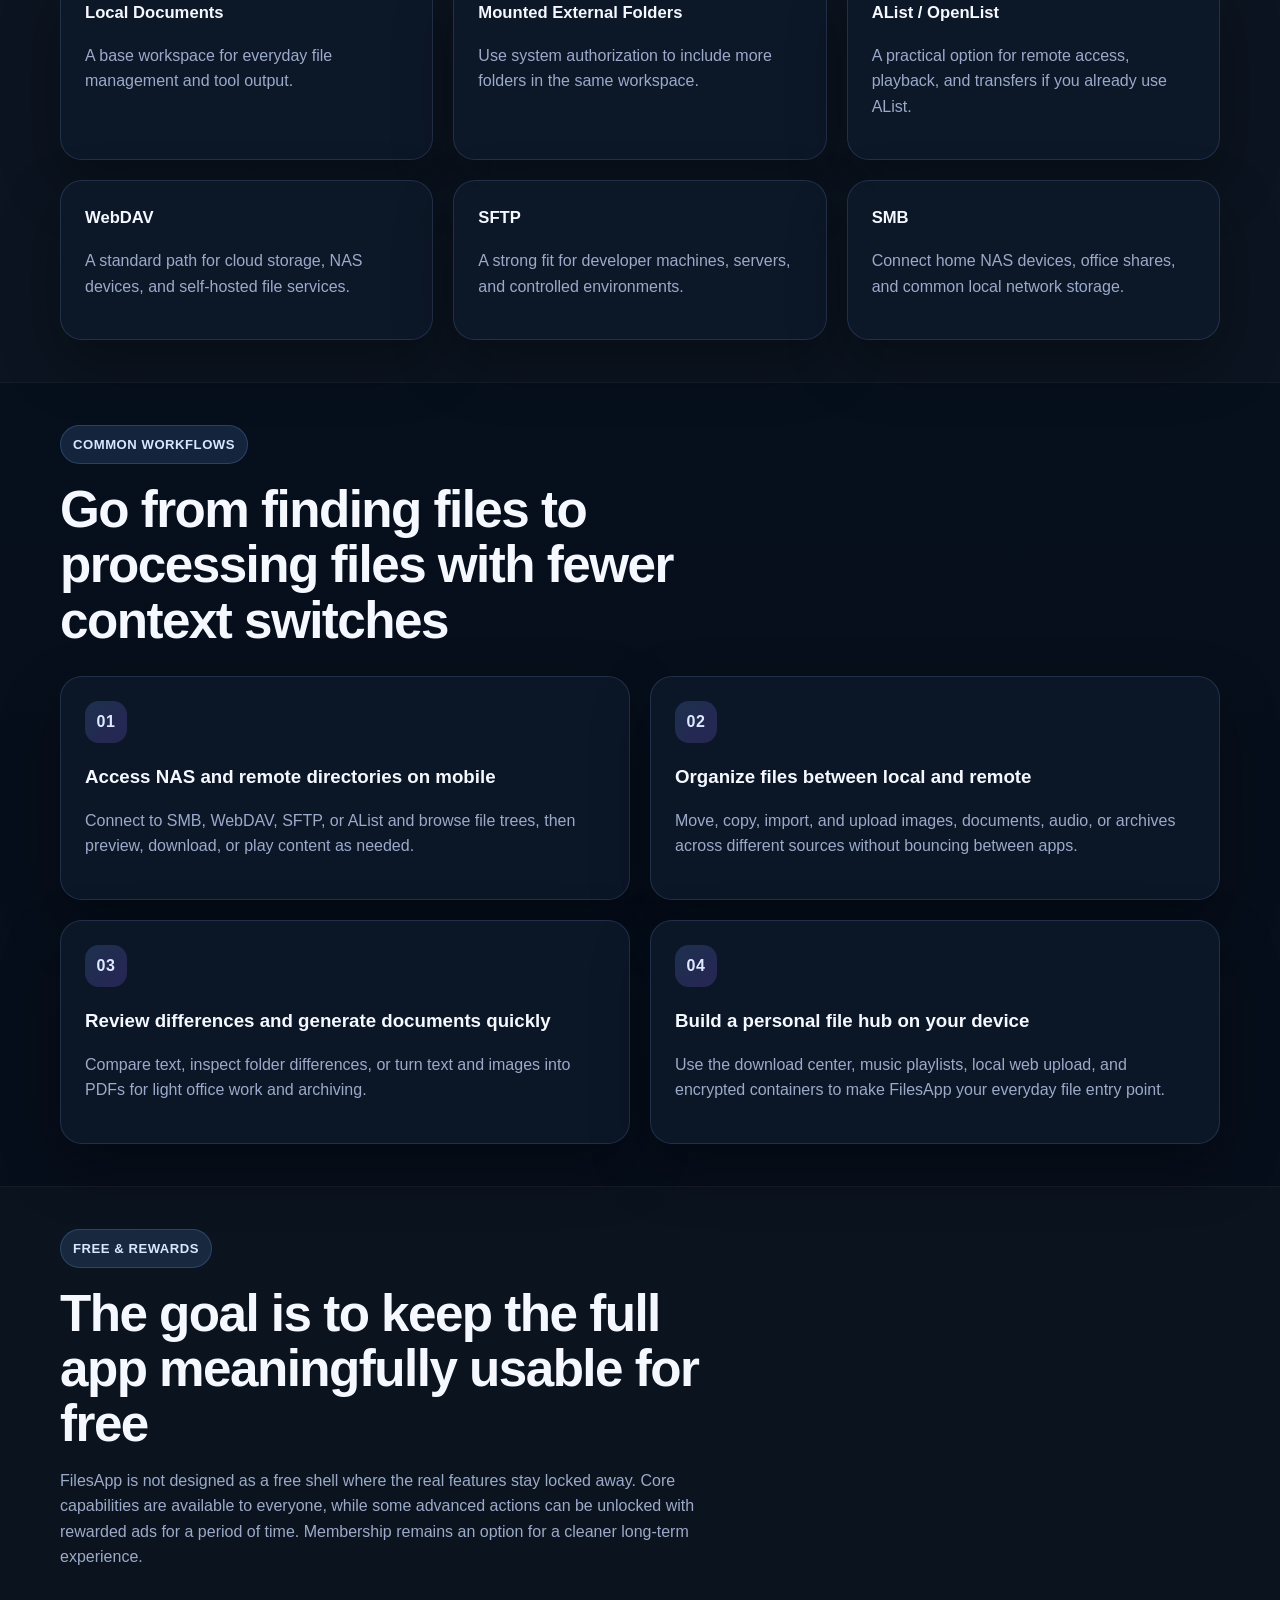
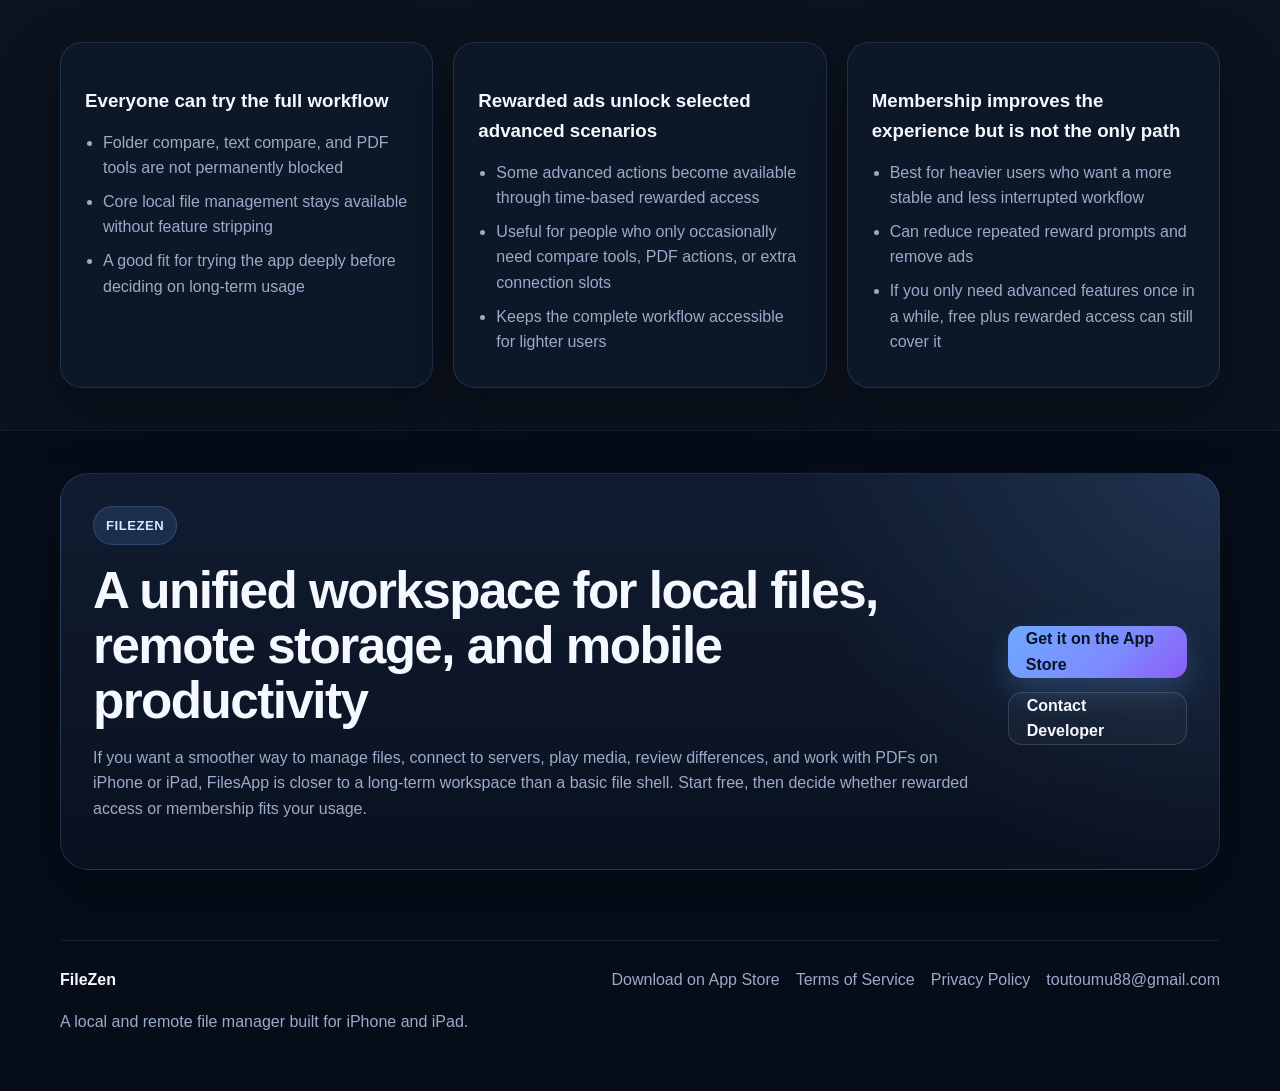
==== commit 75b4f708: "初始化提交" ====
--- a/index.html
+++ b/index.html
@@ -3,397 +3,368 @@
 <head>
   <meta charset="UTF-8">
   <meta name="viewport" content="width=device-width, initial-scale=1.0">
-  <title>FileZen - iOS 文件管理与远程连接</title>
+  <title>FileZen - 在 iPhone 和 iPad 上统一管理本地与远程文件</title>
   <meta
     name="description"
-    content="FileZen 是一款面向 iPhone 和 iPad 的文件管理应用，支持本地文档、挂载目录、AList、WebDAV、SFTP、SMB 等远程文件浏览、预览、播放、编辑与传输。"
+    content="FileZen 是一款面向 iPhone 和 iPad 的文件管理应用，统一管理本地目录、外部挂载文件夹与 AList、WebDAV、SFTP、SMB 等远程来源，支持预览、播放、传输、对比、PDF 工具与加密容器。"
   >
   <link rel="stylesheet" href="./styles.css">
 </head>
 <body>
   <header class="site-header">
     <div class="container nav">
-      <a class="brand" href="./index.html" aria-label="FileZen 首页">
-        <span class="brand-mark">FZ</span>
-        <span class="brand-text">
-          <strong>FileZen</strong>
-          <small>FilesApp for iOS</small>
-        </span>
+      <a class="brand" href="#top">
+        <span class="brand-mark">F</span>
+        <span class="brand-text">FileZen</span>
       </a>
-      <nav class="nav-links" aria-label="主导航">
-        <a href="#features">功能</a>
-        <a href="#protocols">协议</a>
-        <a href="#membership">会员</a>
-        <a href="#faq">FAQ</a>
-        <a href="./privacy.html">隐私</a>
+
+      <nav class="nav-links" aria-label="Primary">
+        <a href="#features" data-i18n="nav.features">功能</a>
+        <a href="#protocols" data-i18n="nav.protocols">连接</a>
+        <a href="#workflow" data-i18n="nav.workflow">工作流</a>
+        <a href="#pro" data-i18n="nav.pro">免费与激励</a>
       </nav>
+
+      <div class="nav-actions">
+        <div class="lang-switch" role="group" aria-label="Language switch">
+          <button type="button" class="lang-button is-active" data-lang-switch="zh-CN">中</button>
+          <button type="button" class="lang-button" data-lang-switch="en">EN</button>
+        </div>
+        <a
+          class="button button-nav-store app-store-link"
+          href="https://apps.apple.com/app/id6764205706"
+          target="_blank"
+          rel="noreferrer"
+          data-i18n="nav.download"
+        >App Store 下载</a>
+      </div>
     </div>
   </header>
 
-  <main>
+  <main id="top">
     <section class="hero">
       <div class="container hero-grid">
         <div class="hero-copy">
-          <p class="eyebrow">iPhone &amp; iPad 文件管理</p>
-          <h1>把本地文件、外部目录和远程服务器放进一个 App。</h1>
-          <p class="hero-lead">
-            FileZen 基于 SwiftUI 构建，围绕真实文件工作流设计。
-            你可以统一浏览本地文档、挂载目录，以及
-            AList、WebDAV、SFTP、SMB 等远程来源，并完成预览、播放、编辑、下载、上传和整理。
+          <div class="eyebrow" data-i18n="hero.eyebrow">iPhone &amp; iPad 文件管理</div>
+          <h1 data-i18n="hero.title">把本地文件、外部目录和远程服务器放到同一个工作区里。</h1>
+          <p class="hero-text" data-i18n="hero.text">
+            FileZen 面向真实文件工作流设计。你可以在一套界面里浏览、搜索、预览、传输、播放和编辑文件，
+            不需要在 Documents、外部文件夹、AList、WebDAV、SFTP、SMB 之间来回切换。
           </p>
           <div class="hero-actions">
-            <a class="button button-primary" href="#features">查看核心功能</a>
-            <a class="button button-secondary" href="./privacy.html">隐私政策</a>
-          </div>
-          <ul class="hero-points">
-            <li>四个主标签页：文件、服务器、工具箱、设置</li>
-            <li>支持本地文档、外部挂载目录与安全作用域授权</li>
-            <li>支持图片、视频、音频、PDF、文本、压缩包和 Office 文档预览</li>
+            <a class="button button-primary app-store-link" href="https://apps.apple.com/app/id6764205706" target="_blank" rel="noreferrer" data-i18n="hero.ctaDownload">App Store 下载</a>
+            <a class="button button-secondary" href="#features" data-i18n="hero.ctaFeatures">查看核心功能</a>
+          </div>
+          <p class="download-note" data-i18n="hero.downloadNote">支持 iPhone 和 iPad，可通过 App Store 获取。</p>
+          <ul class="hero-pills" aria-label="Supported platforms and capabilities">
+            <li data-i18n="hero.pill1">本地 Documents</li>
+            <li data-i18n="hero.pill2">外部挂载目录</li>
+            <li data-i18n="hero.pill3">AList / WebDAV / SFTP / SMB</li>
+            <li data-i18n="hero.pill4">所有功能可免费使用，部分能力可通过激励广告解锁</li>
           </ul>
         </div>
 
-        <div class="hero-preview" aria-hidden="true">
-          <div class="preview-shell">
-            <div class="preview-toolbar">
-              <span></span>
-              <span></span>
-              <span></span>
-            </div>
-            <div class="preview-body">
-              <aside class="preview-sidebar">
-                <div class="preview-label active">文件</div>
-                <div class="preview-label">服务器</div>
-                <div class="preview-label">工具箱</div>
-                <div class="preview-label">设置</div>
-              </aside>
-              <div class="preview-content">
-                <div class="preview-card large">
-                  <div class="preview-row">
-                    <strong>本地文档</strong>
-                    <span>Documents</span>
-                  </div>
-                  <div class="preview-row">
-                    <strong>下载</strong>
-                    <span>进行中 2 项</span>
-                  </div>
-                  <div class="preview-row">
-                    <strong>挂载目录</strong>
-                    <span>外部磁盘 / 工作目录</span>
-                  </div>
-                  <div class="preview-row">
-                    <strong>加密容器</strong>
-                    <span>安全访问</span>
-                  </div>
+        <div class="hero-visual" aria-hidden="true">
+          <div class="device">
+            <div class="device-notch"></div>
+            <div class="device-screen">
+              <div class="screen-top">
+                <span class="screen-title" data-i18n="screen.headerTitle">文件</span>
+                <span class="screen-badge" data-i18n="screen.headerBadge">统一工作区</span>
+              </div>
+
+              <div class="screen-card">
+                <div class="screen-card-title" data-i18n="screen.locationsTitle">位置</div>
+                <div class="screen-list">
+                  <div class="screen-row"><span data-i18n="screen.location1Name">我的文件</span><span data-i18n="screen.location1Type">本地</span></div>
+                  <div class="screen-row"><span data-i18n="screen.location2Name">项目资料</span><span data-i18n="screen.location2Type">外部目录</span></div>
+                  <div class="screen-row"><span data-i18n="screen.location3Name">家庭 NAS</span><span data-i18n="screen.location3Type">SMB</span></div>
+                  <div class="screen-row"><span data-i18n="screen.location4Name">工作服务器</span><span data-i18n="screen.location4Type">WebDAV</span></div>
                 </div>
-                <div class="preview-stats">
-                  <div class="preview-card stat">
-                    <strong>5+</strong>
-                    <span>远程协议</span>
-                  </div>
-                  <div class="preview-card stat">
-                    <strong>PDF</strong>
-                    <span>阅读与生成</span>
-                  </div>
-                  <div class="preview-card stat">
-                    <strong>Diff</strong>
-                    <span>文件夹与文本对比</span>
-                  </div>
+              </div>
+
+              <div class="screen-card">
+                <div class="screen-card-title" data-i18n="screen.actionsTitle">可直接操作</div>
+                <div class="feature-tags">
+                  <span data-i18n="screen.action1">上传</span>
+                  <span data-i18n="screen.action2">下载</span>
+                  <span data-i18n="screen.action3">重命名</span>
+                  <span data-i18n="screen.action4">移动</span>
+                  <span data-i18n="screen.action5">复制</span>
+                  <span data-i18n="screen.action6">删除</span>
                 </div>
-                <div class="preview-tags">
-                  <span>AList</span>
-                  <span>WebDAV</span>
-                  <span>SFTP</span>
-                  <span>SMB</span>
-                  <span>Music</span>
-                  <span>Video</span>
+              </div>
+
+              <div class="screen-card compact">
+                <div class="mini-stat">
+                  <strong data-i18n="screen.stat1Title">文本对比</strong>
+                  <span data-i18n="screen.stat1Text">查看差异摘要与逐行变化</span>
+                </div>
+                <div class="mini-stat">
+                  <strong data-i18n="screen.stat2Title">PDF 工具</strong>
+                  <span data-i18n="screen.stat2Text">文本转 PDF、多图转 PDF、合并 PDF</span>
                 </div>
               </div>
             </div>
           </div>
-        </div>
-      </div>
-    </section>
-
-    <section class="section">
-      <div class="container">
-        <div class="section-heading compact">
-          <p class="eyebrow">Why FileZen</p>
-          <h2>围绕真实文件工作流设计</h2>
-          <p>
-            不只是浏览文件列表，而是从接入、预览、播放、编辑到整理、对比、导出，尽量把日常文件处理集中在同一套交互里完成。
-          </p>
-        </div>
-        <div class="highlight-grid">
-          <article class="highlight-card">
-            <strong>统一入口</strong>
-            <p>本地文档、挂载目录、远程服务器与加密容器放在同一套导航结构中管理。</p>
-          </article>
-          <article class="highlight-card">
-            <strong>面向媒体与文档</strong>
-            <p>图片、视频、音乐、PDF、文本和压缩包都拥有对应的预览或播放路径。</p>
-          </article>
-          <article class="highlight-card">
-            <strong>面向整理与协作</strong>
-            <p>支持搜索、排序、上传下载、复制移动、重命名、文件对比与文件夹对比。</p>
-          </article>
-        </div>
-      </div>
-    </section>
-
-    <section class="section alt" id="features">
+
+          <div class="floating-card floating-card-left">
+            <span class="floating-label" data-i18n="floating.previewLabel">流式预览</span>
+            <strong data-i18n="floating.previewText">视频、音频、图片、PDF、文本、压缩包</strong>
+          </div>
+
+          <div class="floating-card floating-card-right">
+            <span class="floating-label" data-i18n="floating.toolsLabel">高级工具</span>
+            <strong data-i18n="floating.toolsText">文件夹对比、加密容器、下载中心、本地 Web 上传</strong>
+          </div>
+        </div>
+      </div>
+    </section>
+
+    <section class="section trust-strip">
+      <div class="container trust-grid">
+        <div>
+          <strong data-i18n="trust.1.title">统一入口</strong>
+          <span data-i18n="trust.1.text">本地与远程文件在同一套列表、搜索和操作模型里完成。</span>
+        </div>
+        <div>
+          <strong data-i18n="trust.2.title">为移动端设计</strong>
+          <span data-i18n="trust.2.text">面向 iPhone 与 iPad 的浏览、播放、预览和轻量处理体验。</span>
+        </div>
+        <div>
+          <strong data-i18n="trust.3.title">不止是浏览器</strong>
+          <span data-i18n="trust.3.text">除了文件管理，还包含对比、PDF、下载、音乐播放和加密工具。</span>
+        </div>
+        <div>
+          <strong data-i18n="trust.4.title">免费可用</strong>
+          <span data-i18n="trust.4.text">不是功能残缺的免费版，部分高级能力通过激励广告即可继续使用。</span>
+        </div>
+      </div>
+    </section>
+
+    <section class="section" id="features">
       <div class="container">
         <div class="section-heading">
-          <p class="eyebrow">Core Features</p>
-          <h2>一个页面看懂这款 App 能做什么</h2>
-          <p>
-            以下内容整理自仓库里的 README、设置页、工具箱和核心视图代码，尽量与当前实现保持一致。
+          <div class="eyebrow" data-i18n="features.headingEyebrow">核心功能</div>
+          <h2 data-i18n="features.headingTitle">围绕真实文件任务，而不是只做一个“能看目录”的 App</h2>
+          <p data-i18n="features.headingText">
+            官网文案基于应用当前功能整理而来，重点强调你在日常工作中真正会反复用到的几类能力。
           </p>
         </div>
 
         <div class="feature-grid">
           <article class="feature-card">
-            <h3>本地文件与挂载目录</h3>
-            <p>支持 App 沙盒 Documents，也支持通过系统文档选择器挂载外部目录并持久保存授权。</p>
-            <ul>
-              <li>统一文件列表、目录导航、搜索与排序</li>
-              <li>属性面板、上下文菜单与侧滑操作</li>
-              <li>适合整理文稿、项目文件和下载内容</li>
-            </ul>
-          </article>
-
-          <article class="feature-card">
-            <h3>远程服务器连接</h3>
-            <p>通过同一套远程文件抽象接入多种后端，降低不同协议之间的使用心智成本。</p>
-            <ul>
-              <li>AList、WebDAV、SFTP、SMB 已接入</li>
-              <li>远程目录浏览、下载、上传、重命名、复制与移动</li>
-              <li>第一个服务器免费可用，更多服务器可通过会员或激励广告解锁</li>
-            </ul>
-          </article>
-
-          <article class="feature-card">
-            <h3>预览、播放与阅读</h3>
-            <p>针对不同文件类型选择更合适的展示方式，而不是只依赖单一系统预览。</p>
-            <ul>
-              <li>图片浏览、视频播放、音乐播放器</li>
-              <li>PDF 阅读、标记、编辑与导出</li>
-              <li>Office、压缩包和其它文档预览</li>
-            </ul>
-          </article>
-
-          <article class="feature-card">
-            <h3>文本编辑与对比</h3>
-            <p>既能直接编辑常见文本文件，也能进行文件级与文本级差异比较。</p>
-            <ul>
-              <li>支持代码和配置文本的语法高亮</li>
-              <li>左右对比、上下对比、统一视图</li>
-              <li>差异统计、汇总页与可配置忽略规则</li>
-            </ul>
-          </article>
-
-          <article class="feature-card">
-            <h3>工具箱</h3>
-            <p>把高频但不适合塞进列表工具栏的功能集中到工具箱入口。</p>
-            <ul>
-              <li>文件夹对比、文件对比、文本比较</li>
-              <li>文本生成 PDF、多图生成 PDF、合并 PDF</li>
-              <li>创建加密容器、挂载加密容器</li>
-            </ul>
-          </article>
-
-          <article class="feature-card">
-            <h3>会员与激励广告</h3>
-            <p>会员主打去广告、无限服务器与永久解锁高级工具；激励广告提供 24 小时临时解锁。</p>
-            <ul>
-              <li>安装后前 7 天默认免广告且可使用全部功能</li>
-              <li>已购会员不显示横幅广告与应用内广告</li>
-              <li>高级功能入口统一走同一套权限判断</li>
-            </ul>
-          </article>
-        </div>
-      </div>
-    </section>
-
-    <section class="section" id="protocols">
+            <h3 data-i18n="features.card1.title">统一管理不同来源</h3>
+            <p data-i18n="features.card1.text">同时管理 App 本地文件、通过系统授权挂载的外部目录，以及多种远程服务器来源。</p>
+            <ul>
+              <li data-i18n="features.card1.b1">统一目录浏览、搜索、排序和属性查看</li>
+              <li data-i18n="features.card1.b2">本地与远程共用一致的文件操作逻辑</li>
+              <li data-i18n="features.card1.b3">适合把“手机文件 + NAS + 服务器”放在一个入口里处理</li>
+            </ul>
+          </article>
+
+          <article class="feature-card">
+            <h3 data-i18n="features.card2.title">打开和预览更多文件类型</h3>
+            <p data-i18n="features.card2.text">面向实际内容消费场景，支持图片、视频、音频、PDF、文本、压缩包以及常见文档类型预览。</p>
+            <ul>
+              <li data-i18n="features.card2.b1">远程媒体可直接播放，不必都先下载到本地</li>
+              <li data-i18n="features.card2.b2">文本可直接阅读与编辑</li>
+              <li data-i18n="features.card2.b3">文档类文件可快速进入系统预览链路</li>
+            </ul>
+          </article>
+
+          <article class="feature-card">
+            <h3 data-i18n="features.card3.title">跨来源传输与整理</h3>
+            <p data-i18n="features.card3.text">不是单向下载器，而是一套完整的文件移动、复制、上传和导入工作流。</p>
+            <ul>
+              <li data-i18n="features.card3.b1">本地到远程上传，远程到本地下载</li>
+              <li data-i18n="features.card3.b2">同一界面中完成重命名、新建文件夹、删除和批量操作</li>
+              <li data-i18n="features.card3.b3">下载中心可持续跟踪下载状态和历史记录</li>
+            </ul>
+          </article>
+
+          <article class="feature-card">
+            <h3 data-i18n="features.card4.title">为内容处理准备的工具箱</h3>
+            <p data-i18n="features.card4.text">除了管理文件，还内置一批面向整理、核对与转换的工具。</p>
+            <ul>
+              <li data-i18n="features.card4.b1">文本对比与文件夹对比</li>
+              <li data-i18n="features.card4.b2">文本生成 PDF、多图生成 PDF、合并 PDF</li>
+              <li data-i18n="features.card4.b3">音乐播放器与播放列表管理</li>
+            </ul>
+          </article>
+
+          <article class="feature-card">
+            <h3 data-i18n="features.card5.title">本地 Web 上传入口</h3>
+            <p data-i18n="features.card5.text">让同一局域网内的浏览器把文件直接传到你的设备，无需额外搭建服务。</p>
+            <ul>
+              <li data-i18n="features.card5.b1">适合临时从电脑传素材到 iPhone 或 iPad</li>
+              <li data-i18n="features.card5.b2">减少 AirDrop 不稳定或聊天工具压缩带来的麻烦</li>
+              <li data-i18n="features.card5.b3">更适合小范围、即时的文件投递</li>
+            </ul>
+          </article>
+
+          <article class="feature-card">
+            <h3 data-i18n="features.card6.title">为隐私和长期使用准备</h3>
+            <p data-i18n="features.card6.text">在文件管理之上，进一步补齐高频但经常被忽略的能力。</p>
+            <ul>
+              <li data-i18n="features.card6.b1">支持创建与挂载加密容器</li>
+              <li data-i18n="features.card6.b2">所有功能都可以免费体验</li>
+              <li data-i18n="features.card6.b3">部分高级能力可通过激励广告获得时效解锁</li>
+            </ul>
+          </article>
+        </div>
+      </div>
+    </section>
+
+    <section class="section section-alt" id="protocols">
+      <div class="container protocol-layout">
+        <div class="section-heading narrow">
+          <div class="eyebrow" data-i18n="protocols.eyebrow">连接能力</div>
+          <h2 data-i18n="protocols.title">一套交互，同时覆盖本地、外部目录和常见远程协议</h2>
+          <p data-i18n="protocols.text">
+            FileZen 把不同连接方式收敛到统一的文件服务层上，所以你不必为每种远程来源重新学习一套界面。
+          </p>
+        </div>
+
+        <div class="protocol-grid">
+          <div class="protocol-card">
+            <span class="protocol-name" data-i18n="protocols.card1.title">本地 Documents</span>
+            <p data-i18n="protocols.card1.text">面向日常文件管理和工具输出的基础工作区。</p>
+          </div>
+          <div class="protocol-card">
+            <span class="protocol-name" data-i18n="protocols.card2.title">外部挂载目录</span>
+            <p data-i18n="protocols.card2.text">通过系统授权访问更多文件夹，把外部目录纳入同一视图。</p>
+          </div>
+          <div class="protocol-card">
+            <span class="protocol-name" data-i18n="protocols.card3.title">AList / OpenList</span>
+            <p data-i18n="protocols.card3.text">适合已有 AList 服务的远程文件访问、播放和传输。</p>
+          </div>
+          <div class="protocol-card">
+            <span class="protocol-name" data-i18n="protocols.card4.title">WebDAV</span>
+            <p data-i18n="protocols.card4.text">覆盖常见云盘、NAS 与自建文件服务的标准化接入方式。</p>
+          </div>
+          <div class="protocol-card">
+            <span class="protocol-name" data-i18n="protocols.card5.title">SFTP</span>
+            <p data-i18n="protocols.card5.text">适合开发机、服务器和受控环境中的安全文件访问。</p>
+          </div>
+          <div class="protocol-card">
+            <span class="protocol-name" data-i18n="protocols.card6.title">SMB</span>
+            <p data-i18n="protocols.card6.text">连接家庭 NAS、办公共享目录和局域网内常见存储设备。</p>
+          </div>
+        </div>
+      </div>
+    </section>
+
+    <section class="section" id="workflow">
       <div class="container">
         <div class="section-heading">
-          <p class="eyebrow">Protocols &amp; Sources</p>
-          <h2>本地和远程都放在一个视角里处理</h2>
-          <p>
-            对于普通用户，重要的不是协议名本身，而是这些来源都能被一致地浏览、预览、下载和管理。
-          </p>
-        </div>
-
-        <div class="protocol-layout">
-          <div class="protocol-list">
-            <article class="protocol-card">
-              <h3>AList</h3>
-              <p>适合接入网盘聚合与个人存储。音频与视频可按需解析直链，图片可直接进入预览链路。</p>
-            </article>
-            <article class="protocol-card">
-              <h3>WebDAV</h3>
-              <p>支持目录读取、上传下载、复制移动与视频本地代理播放，适合 NAS 和私有云文件管理。</p>
-            </article>
-            <article class="protocol-card">
-              <h3>SFTP / SMB</h3>
-              <p>兼顾远程目录管理与媒体访问，通过应用内本地 HTTP 代理处理播放器流式读取。</p>
-            </article>
-            <article class="protocol-card">
-              <h3>本地 / 挂载目录</h3>
-              <p>既可直接管理 App 文档，也能访问用户授权的外部目录，适合与系统“文件”App 搭配工作。</p>
-            </article>
-          </div>
-
-          <div class="protocol-panel">
-            <div class="stack-card">
-              <p class="stack-title">统一能力</p>
-              <ul class="stack-list">
-                <li>浏览目录与文件属性</li>
-                <li>新建文件夹、重命名、删除</li>
-                <li>上传、下载、复制、移动</li>
-                <li>图片、视频、PDF、文本预览</li>
-                <li>播放器流式访问与缓存策略</li>
-              </ul>
-            </div>
-            <div class="stack-card accent">
-              <p class="stack-title">当前状态</p>
-              <p>
-                README 中已经明确记录了不同文件类型在本地、AList、WebDAV、SFTP、SMB 下的实际访问方式，
-                包括直连、代理和先落盘缓存三类路径。
-              </p>
-            </div>
-          </div>
-        </div>
-      </div>
-    </section>
-
-    <section class="section alt">
-      <div class="container">
-        <div class="section-heading">
-          <p class="eyebrow">Use Cases</p>
-          <h2>适合哪些场景</h2>
-        </div>
-        <div class="use-grid">
-          <article class="use-card">
-            <h3>整理本地文件</h3>
-            <p>查看 Documents、下载结果、导入内容和挂载目录，把常用文件集中在手机或平板上管理。</p>
-          </article>
-          <article class="use-card">
-            <h3>连接 NAS 或服务器</h3>
-            <p>把家庭或工作环境中的远程目录接入到同一个入口，统一浏览和传输资料。</p>
-          </article>
-          <article class="use-card">
-            <h3>阅读与播放</h3>
-            <p>在同一个 App 内查看图片、播放音视频、阅读 PDF、预览常见文档并缓存必要内容。</p>
-          </article>
-          <article class="use-card">
-            <h3>比对与生成文档</h3>
-            <p>比较文本与文件夹差异，或把文本、图片合成为 PDF，适合日常文档整理和内容确认。</p>
-          </article>
-        </div>
-      </div>
-    </section>
-
-    <section class="section" id="membership">
-      <div class="container">
-        <div class="section-heading">
-          <p class="eyebrow">Membership</p>
-          <h2>清晰的免费版、激励广告和会员规则</h2>
-          <p>产品策略以“基础文件管理可用，高价值工具按权益解锁”为核心。</p>
-        </div>
-
-        <div class="plan-grid">
-          <article class="plan-card">
-            <span class="plan-badge">免费版</span>
-            <h3>先把基础文件管理用起来</h3>
-            <ul>
-              <li>本地文件管理可用</li>
-              <li>第 1 个服务器可直接添加和访问</li>
-              <li>音视频播放、PDF、基础预览可用</li>
-              <li>显示横幅广告与应用内广告</li>
-            </ul>
-          </article>
-
-          <article class="plan-card highlighted">
-            <span class="plan-badge">激励广告</span>
-            <h3>给临时需求一个轻量解锁入口</h3>
-            <ul>
-              <li>观看一次后 24 小时内继续使用高级入口</li>
-              <li>可继续访问更多服务器和加密容器</li>
-              <li>可临时解锁文件对比、文件夹对比和 PDF 工具</li>
-              <li>不会移除横幅广告与应用内广告</li>
-            </ul>
-          </article>
-
-          <article class="plan-card">
-            <span class="plan-badge">高级会员</span>
-            <h3>长期使用更省心</h3>
-            <ul>
-              <li>移除横幅广告和应用内广告</li>
-              <li>无限服务器与无限加密容器</li>
-              <li>永久解锁全部高级工具</li>
-              <li>支持终身、年、月、周等购买方式</li>
-            </ul>
-          </article>
-        </div>
-      </div>
-    </section>
-
-    <section class="section alt" id="faq">
-      <div class="container">
-        <div class="section-heading">
-          <p class="eyebrow">FAQ</p>
-          <h2>常见问题</h2>
-        </div>
-
-        <div class="faq-list">
-          <details class="faq-item" open>
-            <summary>这个网站里的内容和 App 当前实现一致吗？</summary>
-            <p>站点文案主要整理自当前仓库的 README、设置页、工具箱、服务器列表和会员相关代码，尽量与代码现状一致，而不是只写理想功能。</p>
-          </details>
-          <details class="faq-item">
-            <summary>是否支持远程视频和音乐播放？</summary>
-            <p>支持。当前实现会根据来源使用直链或本地代理方式，把 WebDAV、SFTP、SMB 等远程流转换成更稳定的播放路径。</p>
-          </details>
-          <details class="faq-item">
-            <summary>免费用户能用到什么程度？</summary>
-            <p>基础本地文件管理、首个服务器、音视频播放、PDF 阅读与基础预览都能直接使用；更多服务器和部分高级工具需要会员或激励广告解锁。</p>
-          </details>
-          <details class="faq-item">
-            <summary>适合发布到 GitHub Pages 吗？</summary>
-            <p>可以。这个目录使用纯静态 HTML、CSS 和少量原生 JavaScript，无构建步骤，直接用 GitHub Pages 指向 `docs` 目录即可。</p>
-          </details>
+          <div class="eyebrow" data-i18n="workflow.eyebrow">典型场景</div>
+          <h2 data-i18n="workflow.title">从“找文件”到“处理文件”，一条链路尽量少跳转</h2>
+        </div>
+
+        <div class="workflow-grid">
+          <article class="workflow-card">
+            <span class="workflow-step">01</span>
+            <h3 data-i18n="workflow.card1.title">在手机上访问 NAS 或远程目录</h3>
+            <p data-i18n="workflow.card1.text">连接 SMB、WebDAV、SFTP 或 AList 后，直接浏览文件树，按需预览、下载或播放远程内容。</p>
+          </article>
+
+          <article class="workflow-card">
+            <span class="workflow-step">02</span>
+            <h3 data-i18n="workflow.card2.title">整理本地与远程之间的文件</h3>
+            <p data-i18n="workflow.card2.text">把图片、文档、音频或压缩包在不同来源间移动、复制、导入、上传，不用来回切换多个 App。</p>
+          </article>
+
+          <article class="workflow-card">
+            <span class="workflow-step">03</span>
+            <h3 data-i18n="workflow.card3.title">快速检查差异和生成文档</h3>
+            <p data-i18n="workflow.card3.text">对比文本内容、核对目录差异，或者把文本和图片整理成 PDF，适合轻量办公与内容归档。</p>
+          </article>
+
+          <article class="workflow-card">
+            <span class="workflow-step">04</span>
+            <h3 data-i18n="workflow.card4.title">在设备上构建自己的文件中心</h3>
+            <p data-i18n="workflow.card4.text">通过下载中心、音乐播放列表、本地 Web 上传和加密容器，把 FileZen 变成日常的个人文件入口。</p>
+          </article>
+        </div>
+      </div>
+    </section>
+
+    <section class="section section-alt" id="pro">
+      <div class="container pro-layout">
+        <div class="section-heading narrow">
+          <div class="eyebrow" data-i18n="free.eyebrow">免费与激励</div>
+          <h2 data-i18n="free.title">核心思路是尽量让所有功能都能免费用</h2>
+          <p data-i18n="free.text">
+            FileZen 不想做“免费只能看看，真正功能都锁住”的产品。核心能力默认面向所有用户开放，
+            部分高级功能会在特定阶段通过激励广告提供解锁时段；如果你希望长期无打扰使用，也可以选择会员方案。
+          </p>
+        </div>
+
+        <div class="pro-grid">
+          <article class="pro-card">
+            <h3 data-i18n="free.card1.title">所有人都能体验完整能力</h3>
+            <ul>
+              <li data-i18n="free.card1.b1">文件夹对比、文本对比、PDF 工具都不是永久封死</li>
+              <li data-i18n="free.card1.b2">本地文件管理保持可用，不做基础能力阉割</li>
+              <li data-i18n="free.card1.b3">适合先免费体验，再决定是否长期使用</li>
+            </ul>
+          </article>
+
+          <article class="pro-card">
+            <h3 data-i18n="free.card2.title">激励广告负责解锁部分高级场景</h3>
+            <ul>
+              <li data-i18n="free.card2.b1">部分高级能力会通过激励广告获得时效权限</li>
+              <li data-i18n="free.card2.b2">适合偶尔需要文件夹对比、PDF 工具或更多连接位的用户</li>
+              <li data-i18n="free.card2.b3">让轻度用户也能低门槛用到完整工作流</li>
+            </ul>
+          </article>
+
+          <article class="pro-card">
+            <h3 data-i18n="free.card3.title">会员是增强体验，不是唯一入口</h3>
+            <ul>
+              <li data-i18n="free.card3.b1">适合希望更稳定、长期、少打扰使用的重度用户</li>
+              <li data-i18n="free.card3.b2">可移除广告并减少反复触发激励解锁的频率</li>
+              <li data-i18n="free.card3.b3">如果只是偶尔用高级功能，免费加激励的方式也能覆盖</li>
+            </ul>
+          </article>
+        </div>
+      </div>
+    </section>
+
+    <section class="section cta-section">
+      <div class="container cta-card">
+        <div>
+          <div class="eyebrow">FileZen</div>
+          <h2 data-i18n="cta.title">为本地文件、远程存储和移动办公准备的统一入口</h2>
+          <p data-i18n="cta.text">
+            如果你希望在 iPhone 或 iPad 上更顺手地管理文件、访问服务器、播放媒体、核对差异并处理 PDF，
+            FileZen 更接近一个可长期使用的工作台。你可以先免费使用完整能力，再按自己的频率决定是否接受激励解锁或升级会员。
+          </p>
+        </div>
+        <div class="cta-actions">
+          <a class="button button-primary app-store-link" href="https://apps.apple.com/app/id6764205706" target="_blank" rel="noreferrer" data-i18n="cta.download">去 App Store 下载</a>
+          <a class="button button-secondary contact-link" href="mailto:toutoumu88@gmail.com?subject=FileZen%20Product%20Inquiry" data-i18n="cta.contact">联系开发者</a>
         </div>
       </div>
     </section>
   </main>
 
   <footer class="site-footer">
-    <div class="container footer-grid">
+    <div class="container footer-content">
       <div>
-        <a class="brand footer-brand" href="./index.html">
-          <span class="brand-mark">FZ</span>
-          <span class="brand-text">
-            <strong>FileZen</strong>
-            <small>Built for iOS &amp; iPadOS</small>
-          </span>
-        </a>
-        <p class="footer-copy">
-          面向真实文件工作流的 iOS 文件管理应用。
-        </p>
+        <strong>FileZen</strong>
+        <p data-i18n="footer.text">一款面向 iPhone 和 iPad 的本地与远程文件管理应用。</p>
       </div>
       <div class="footer-links">
-        <a href="./privacy.html">隐私政策</a>
-        <a href="./terms.html">使用条款</a>
-        <a href="mailto:toutoumu88@gmail.com">联系支持</a>
-      </div>
-      <div class="footer-meta">
-        <p>© <span id="year">2026</span> FileZen</p>
-        <p>静态站点可直接部署到 GitHub Pages。</p>
+        <a class="app-store-link" href="https://apps.apple.com/app/id6764205706" target="_blank" rel="noreferrer" data-i18n="footer.download">App Store 下载</a>
+        <a href="./terms.html" data-i18n="footer.terms">用户协议</a>
+        <a href="./privacy.html" data-i18n="footer.privacy">隐私政策</a>
+        <a class="contact-link" href="mailto:toutoumu88@gmail.com?subject=FileZen%20Product%20Inquiry">toutoumu88@gmail.com</a>
       </div>
     </div>
   </footer>
 
-  <script src="./script.js"></script>
+  <script src="./app.js"></script>
 </body>
 </html>
--- a/styles.css
+++ b/styles.css
@@ -1,19 +1,19 @@
 :root {
   color-scheme: dark;
   --bg: #07111f;
-  --bg-alt: #0b1728;
-  --panel: rgba(14, 28, 47, 0.82);
-  --panel-strong: #10233b;
-  --text: #edf4ff;
-  --muted: #9db0c8;
-  --border: rgba(157, 176, 200, 0.18);
-  --accent: #59a8ff;
-  --accent-strong: #3f88ff;
-  --accent-soft: rgba(89, 168, 255, 0.14);
-  --success: #84e0b7;
-  --shadow: 0 24px 60px rgba(0, 0, 0, 0.28);
-  --radius: 24px;
-  --radius-sm: 16px;
+  --bg-soft: #0d1728;
+  --surface: rgba(13, 24, 42, 0.88);
+  --surface-strong: rgba(16, 30, 52, 0.96);
+  --surface-border: rgba(142, 177, 255, 0.16);
+  --text: #f5f8ff;
+  --muted: #9caaca;
+  --accent: #6ea8ff;
+  --accent-strong: #8b5cf6;
+  --accent-soft: rgba(110, 168, 255, 0.14);
+  --shadow: 0 24px 60px rgba(0, 0, 0, 0.32);
+  --radius-xl: 28px;
+  --radius-lg: 22px;
+  --radius-md: 16px;
   --container: 1160px;
 }
 
@@ -27,13 +27,14 @@
 
 body {
   margin: 0;
-  font-family: -apple-system, BlinkMacSystemFont, "Segoe UI", sans-serif;
+  font-family: -apple-system, BlinkMacSystemFont, "SF Pro Display", "PingFang SC",
+    "Helvetica Neue", Helvetica, Arial, sans-serif;
+  background:
+    radial-gradient(circle at top left, rgba(110, 168, 255, 0.16), transparent 30%),
+    radial-gradient(circle at top right, rgba(139, 92, 246, 0.16), transparent 28%),
+    linear-gradient(180deg, #081221 0%, #060d19 100%);
   color: var(--text);
-  background:
-    radial-gradient(circle at top left, rgba(63, 136, 255, 0.22), transparent 30%),
-    radial-gradient(circle at top right, rgba(132, 224, 183, 0.12), transparent 28%),
-    linear-gradient(180deg, #08111d 0%, #07111f 45%, #0a1524 100%);
-  line-height: 1.65;
+  line-height: 1.6;
 }
 
 a {
@@ -56,48 +57,38 @@
   top: 0;
   z-index: 20;
   backdrop-filter: blur(18px);
-  background: rgba(7, 17, 31, 0.72);
-  border-bottom: 1px solid rgba(157, 176, 200, 0.08);
+  background: rgba(6, 13, 25, 0.72);
+  border-bottom: 1px solid rgba(255, 255, 255, 0.06);
 }
 
 .nav {
   display: flex;
   align-items: center;
   justify-content: space-between;
-  gap: 20px;
-  min-height: 76px;
+  min-height: 72px;
+  gap: 24px;
 }
 
 .brand {
   display: inline-flex;
   align-items: center;
   gap: 12px;
+  font-weight: 700;
+  letter-spacing: 0.01em;
 }
 
 .brand-mark {
   display: inline-grid;
   place-items: center;
-  width: 44px;
-  height: 44px;
-  border-radius: 14px;
-  font-weight: 800;
-  letter-spacing: 0.04em;
-  background: linear-gradient(135deg, var(--accent), #7bcbff);
-  color: #031019;
-  box-shadow: 0 14px 30px rgba(63, 136, 255, 0.28);
+  width: 38px;
+  height: 38px;
+  border-radius: 12px;
+  background: linear-gradient(135deg, var(--accent), var(--accent-strong));
+  box-shadow: 0 10px 24px rgba(110, 168, 255, 0.28);
 }
 
 .brand-text {
-  display: grid;
-  gap: 2px;
-}
-
-.brand-text strong {
-  font-size: 1rem;
-}
-
-.brand-text small {
-  color: var(--muted);
+  font-size: 1.02rem;
 }
 
 .nav-links {
@@ -105,71 +96,115 @@
   align-items: center;
   gap: 20px;
   color: var(--muted);
-  font-size: 0.96rem;
-}
-
-.nav-links a:hover,
-.footer-links a:hover {
+  font-size: 0.95rem;
+}
+
+.nav-links a:hover {
   color: var(--text);
 }
 
+.nav-actions {
+  display: flex;
+  align-items: center;
+  gap: 12px;
+}
+
+.lang-switch {
+  display: inline-flex;
+  align-items: center;
+  padding: 4px;
+  border-radius: 999px;
+  background: rgba(255, 255, 255, 0.05);
+  border: 1px solid rgba(255, 255, 255, 0.08);
+}
+
+.lang-button {
+  min-width: 42px;
+  height: 34px;
+  border: 0;
+  border-radius: 999px;
+  background: transparent;
+  color: var(--muted);
+  font: inherit;
+  font-weight: 700;
+  cursor: pointer;
+}
+
+.lang-button.is-active {
+  background: rgba(110, 168, 255, 0.18);
+  color: var(--text);
+}
+
+.button-nav-store {
+  min-height: 40px;
+  padding: 0 14px;
+  border: 1px solid rgba(110, 168, 255, 0.22);
+  background: rgba(110, 168, 255, 0.1);
+  color: #dce9ff;
+}
+
 .hero {
-  padding: 72px 0 44px;
+  padding: 76px 0 44px;
 }
 
 .hero-grid {
   display: grid;
-  grid-template-columns: minmax(0, 1.08fr) minmax(360px, 0.92fr);
-  gap: 40px;
+  grid-template-columns: minmax(0, 1.05fr) minmax(360px, 0.95fr);
+  gap: 48px;
   align-items: center;
 }
 
 .eyebrow {
-  margin: 0 0 14px;
-  color: var(--success);
+  display: inline-flex;
+  align-items: center;
+  gap: 8px;
+  padding: 8px 12px;
+  border-radius: 999px;
+  background: var(--accent-soft);
+  border: 1px solid rgba(110, 168, 255, 0.22);
+  color: #d8e7ff;
+  font-size: 0.82rem;
+  font-weight: 700;
+  letter-spacing: 0.04em;
   text-transform: uppercase;
-  letter-spacing: 0.14em;
-  font-size: 0.78rem;
-  font-weight: 700;
 }
 
 .hero h1,
-.section-heading h2 {
-  margin: 0;
+.section-heading h2,
+.cta-card h2 {
+  margin: 18px 0 16px;
   line-height: 1.08;
   letter-spacing: -0.03em;
 }
 
 .hero h1 {
-  font-size: clamp(2.8rem, 5vw, 4.8rem);
-  max-width: 12ch;
-}
-
-.hero-lead,
+  max-width: 11ch;
+  font-size: clamp(2.7rem, 6vw, 4.8rem);
+}
+
+.hero-text,
 .section-heading p,
+.cta-card p,
 .feature-card p,
 .protocol-card p,
-.highlight-card p,
-.use-card p,
-.plan-card li,
-.faq-item p,
-.footer-copy,
-.footer-meta p,
-.stack-card p {
+.workflow-card p,
+.pro-card li,
+.trust-grid span,
+.site-footer p {
   color: var(--muted);
 }
 
-.hero-lead {
-  margin: 20px 0 0;
-  font-size: 1.08rem;
+.hero-text {
   max-width: 60ch;
-}
-
-.hero-actions {
+  font-size: 1.05rem;
+}
+
+.hero-actions,
+.cta-actions {
   display: flex;
   flex-wrap: wrap;
   gap: 14px;
-  margin: 28px 0 24px;
+  margin-top: 28px;
 }
 
 .button {
@@ -177,11 +212,10 @@
   align-items: center;
   justify-content: center;
   min-height: 48px;
-  padding: 0 20px;
-  border-radius: 999px;
-  border: 1px solid transparent;
-  font-weight: 700;
-  transition: transform 140ms ease, border-color 140ms ease, background 140ms ease;
+  padding: 0 18px;
+  border-radius: 14px;
+  font-weight: 700;
+  transition: transform 0.18s ease, border-color 0.18s ease, background 0.18s ease;
 }
 
 .button:hover {
@@ -189,178 +223,234 @@
 }
 
 .button-primary {
-  color: #04111a;
-  background: linear-gradient(135deg, #79c0ff, var(--accent-strong));
-  box-shadow: 0 18px 40px rgba(63, 136, 255, 0.3);
+  background: linear-gradient(135deg, var(--accent), #7d8cff 58%, var(--accent-strong));
+  color: #081221;
+  box-shadow: 0 16px 30px rgba(110, 168, 255, 0.22);
 }
 
 .button-secondary {
+  border: 1px solid rgba(255, 255, 255, 0.14);
+  background: rgba(255, 255, 255, 0.03);
+  color: var(--text);
+}
+
+.hero-pills {
+  display: flex;
+  flex-wrap: wrap;
+  gap: 12px;
+  margin: 26px 0 0;
+  padding: 0;
+  list-style: none;
+}
+
+.download-note {
+  margin: 14px 0 0;
+  color: var(--muted);
+  font-size: 0.95rem;
+}
+
+.hero-pills li {
+  padding: 10px 14px;
+  border-radius: 999px;
   background: rgba(255, 255, 255, 0.04);
-  border-color: var(--border);
-}
-
-.hero-points {
+  border: 1px solid rgba(255, 255, 255, 0.08);
+  color: #d5def2;
+  font-size: 0.94rem;
+}
+
+.hero-visual {
+  position: relative;
+  min-height: 620px;
+}
+
+.device {
+  position: relative;
+  width: min(100%, 430px);
+  margin: 0 auto;
+  padding: 16px;
+  border-radius: 44px;
+  background: linear-gradient(180deg, #1d2b44 0%, #10192a 100%);
+  box-shadow: var(--shadow);
+  border: 1px solid rgba(255, 255, 255, 0.08);
+}
+
+.device-notch {
+  position: absolute;
+  top: 12px;
+  left: 50%;
+  transform: translateX(-50%);
+  width: 136px;
+  height: 26px;
+  border-radius: 999px;
+  background: #060c15;
+  z-index: 1;
+}
+
+.device-screen {
+  min-height: 588px;
+  padding: 42px 20px 20px;
+  border-radius: 32px;
+  background:
+    linear-gradient(180deg, rgba(110, 168, 255, 0.12), transparent 24%),
+    linear-gradient(180deg, #0d1627, #08101e);
+}
+
+.screen-top {
+  display: flex;
+  align-items: center;
+  justify-content: space-between;
+  gap: 12px;
+  margin-bottom: 18px;
+}
+
+.screen-title {
+  font-size: 1.15rem;
+  font-weight: 700;
+}
+
+.screen-badge {
+  padding: 7px 11px;
+  border-radius: 999px;
+  background: rgba(110, 168, 255, 0.16);
+  border: 1px solid rgba(110, 168, 255, 0.2);
+  color: #d8e6ff;
+  font-size: 0.8rem;
+}
+
+.screen-card,
+.feature-card,
+.protocol-card,
+.workflow-card,
+.pro-card,
+.cta-card {
+  background: var(--surface);
+  border: 1px solid var(--surface-border);
+  box-shadow: var(--shadow);
+}
+
+.screen-card {
+  padding: 16px;
+  border-radius: 22px;
+  margin-bottom: 14px;
+}
+
+.screen-card.compact {
+  display: grid;
+  gap: 12px;
+}
+
+.screen-card-title {
+  font-size: 0.9rem;
+  color: #d5def2;
+  font-weight: 700;
+  margin-bottom: 10px;
+}
+
+.screen-list {
   display: grid;
   gap: 10px;
-  padding: 0;
-  margin: 0;
-  list-style: none;
-}
-
-.hero-points li {
-  display: flex;
-  align-items: flex-start;
-  gap: 10px;
-  color: var(--text);
-}
-
-.hero-points li::before {
-  content: "";
-  width: 8px;
-  height: 8px;
-  border-radius: 999px;
-  margin-top: 0.55em;
-  flex: 0 0 auto;
-  background: var(--accent);
-  box-shadow: 0 0 0 6px rgba(89, 168, 255, 0.12);
-}
-
-.hero-preview {
-  position: relative;
-}
-
-.preview-shell {
-  padding: 18px;
-  border-radius: 30px;
-  background: linear-gradient(180deg, rgba(19, 37, 60, 0.96), rgba(8, 18, 30, 0.96));
-  border: 1px solid rgba(157, 176, 200, 0.14);
-  box-shadow: var(--shadow);
-}
-
-.preview-toolbar {
-  display: flex;
-  gap: 8px;
-  margin-bottom: 16px;
-}
-
-.preview-toolbar span {
-  width: 10px;
-  height: 10px;
-  border-radius: 50%;
-  background: rgba(255, 255, 255, 0.24);
-}
-
-.preview-body {
-  display: grid;
-  grid-template-columns: 112px 1fr;
-  gap: 16px;
-}
-
-.preview-sidebar,
-.preview-card,
-.protocol-card,
-.feature-card,
-.highlight-card,
-.use-card,
-.plan-card,
-.stack-card,
-.page-card,
-.faq-item {
-  border: 1px solid var(--border);
-  background: var(--panel);
-  box-shadow: inset 0 1px 0 rgba(255, 255, 255, 0.02);
-}
-
-.preview-sidebar {
-  padding: 12px;
-  border-radius: 20px;
-  display: grid;
+}
+
+.screen-row {
+  display: flex;
+  align-items: center;
+  justify-content: space-between;
   gap: 12px;
-}
-
-.preview-label {
-  padding: 10px 12px;
+  padding: 11px 12px;
   border-radius: 14px;
+  background: rgba(255, 255, 255, 0.04);
+  color: #dde6f9;
+}
+
+.screen-row span:last-child {
   color: var(--muted);
-  background: rgba(255, 255, 255, 0.02);
-  font-size: 0.94rem;
-}
-
-.preview-label.active {
-  color: var(--text);
-  background: var(--accent-soft);
-  border: 1px solid rgba(89, 168, 255, 0.2);
-}
-
-.preview-content {
-  display: grid;
-  gap: 14px;
-}
-
-.preview-card {
-  border-radius: 20px;
-  padding: 16px;
-}
-
-.preview-card.large {
-  display: grid;
-  gap: 12px;
-}
-
-.preview-row {
-  display: flex;
-  align-items: center;
-  justify-content: space-between;
-  gap: 20px;
-  font-size: 0.95rem;
-}
-
-.preview-row span {
-  color: var(--muted);
-}
-
-.preview-stats {
-  display: grid;
-  grid-template-columns: repeat(3, 1fr);
-  gap: 14px;
-}
-
-.preview-card.stat {
-  min-height: 110px;
-  display: grid;
-  align-content: center;
-  gap: 8px;
-}
-
-.preview-card.stat strong {
-  font-size: 1.35rem;
-}
-
-.preview-card.stat span {
-  color: var(--muted);
-  font-size: 0.92rem;
-}
-
-.preview-tags {
+  font-size: 0.88rem;
+}
+
+.feature-tags {
   display: flex;
   flex-wrap: wrap;
   gap: 10px;
 }
 
-.preview-tags span {
+.feature-tags span {
   padding: 8px 12px;
   border-radius: 999px;
-  background: rgba(255, 255, 255, 0.04);
-  color: var(--muted);
-  font-size: 0.9rem;
+  background: rgba(139, 92, 246, 0.16);
+  color: #efe4ff;
+  font-size: 0.88rem;
+}
+
+.mini-stat {
+  padding: 12px 14px;
+  border-radius: 16px;
+  background: rgba(255, 255, 255, 0.03);
+}
+
+.mini-stat strong,
+.feature-card h3,
+.protocol-name,
+.workflow-card h3,
+.pro-card h3,
+.trust-grid strong,
+.cta-card h2 {
+  display: block;
+  margin-bottom: 6px;
+}
+
+.floating-card {
+  position: absolute;
+  max-width: 230px;
+  padding: 14px 16px;
+  border-radius: 18px;
+  background: rgba(8, 16, 30, 0.9);
+  border: 1px solid rgba(255, 255, 255, 0.08);
+  box-shadow: 0 20px 40px rgba(0, 0, 0, 0.28);
+}
+
+.floating-card-left {
+  left: 0;
+  bottom: 120px;
+}
+
+.floating-card-right {
+  right: 0;
+  top: 82px;
+}
+
+.floating-label {
+  display: block;
+  margin-bottom: 6px;
+  color: var(--accent);
+  font-size: 0.8rem;
+  font-weight: 700;
 }
 
 .section {
   padding: 42px 0;
 }
 
-.section.alt {
-  background: linear-gradient(180deg, rgba(255, 255, 255, 0.01), rgba(255, 255, 255, 0));
+.section-alt {
+  background: rgba(255, 255, 255, 0.02);
+  border-top: 1px solid rgba(255, 255, 255, 0.04);
+  border-bottom: 1px solid rgba(255, 255, 255, 0.04);
+}
+
+.trust-strip {
+  padding-top: 14px;
+}
+
+.trust-grid {
+  display: grid;
+  grid-template-columns: repeat(4, minmax(0, 1fr));
+  gap: 18px;
+}
+
+.trust-grid > div {
+  padding: 22px;
+  border-radius: 22px;
+  background: rgba(255, 255, 255, 0.03);
+  border: 1px solid rgba(255, 255, 255, 0.06);
 }
 
 .section-heading {
@@ -368,320 +458,209 @@
   margin-bottom: 28px;
 }
 
-.section-heading.compact {
-  margin-bottom: 22px;
-}
-
-.section-heading h2 {
-  font-size: clamp(2rem, 3.2vw, 3rem);
-}
-
-.section-heading p {
-  margin: 16px 0 0;
-}
-
-.highlight-grid,
+.section-heading.narrow {
+  max-width: 640px;
+}
+
+.section-heading h2,
+.cta-card h2 {
+  font-size: clamp(2rem, 4vw, 3.2rem);
+}
+
 .feature-grid,
-.use-grid,
-.plan-grid {
+.protocol-grid,
+.workflow-grid,
+.pro-grid {
   display: grid;
-  gap: 18px;
-}
-
-.highlight-grid {
-  grid-template-columns: repeat(3, 1fr);
+  gap: 20px;
 }
 
 .feature-grid {
-  grid-template-columns: repeat(3, 1fr);
-}
-
-.use-grid,
-.plan-grid {
-  grid-template-columns: repeat(3, 1fr);
-}
-
-.highlight-card,
+  grid-template-columns: repeat(3, minmax(0, 1fr));
+}
+
+.protocol-layout,
+.pro-layout {
+  display: grid;
+  gap: 28px;
+}
+
+.protocol-grid {
+  grid-template-columns: repeat(3, minmax(0, 1fr));
+}
+
+.workflow-grid {
+  grid-template-columns: repeat(2, minmax(0, 1fr));
+}
+
+.pro-grid {
+  grid-template-columns: repeat(3, minmax(0, 1fr));
+}
+
 .feature-card,
-.use-card,
-.plan-card {
-  border-radius: var(--radius);
-  padding: 22px;
-}
-
-.feature-card h3,
-.protocol-card h3,
-.use-card h3,
-.plan-card h3 {
-  margin: 0 0 10px;
-  font-size: 1.2rem;
-}
-
-.highlight-card strong {
-  display: block;
-  margin-bottom: 10px;
-  font-size: 1.08rem;
+.protocol-card,
+.workflow-card,
+.pro-card {
+  padding: 24px;
+  border-radius: var(--radius-lg);
 }
 
 .feature-card ul,
-.plan-card ul,
-.stack-list {
-  margin: 16px 0 0;
+.pro-card ul {
+  margin: 14px 0 0;
   padding-left: 18px;
 }
 
 .feature-card li,
-.plan-card li,
-.stack-list li {
-  margin-top: 10px;
-}
-
-.protocol-layout {
-  display: grid;
-  grid-template-columns: minmax(0, 1.3fr) minmax(280px, 0.7fr);
-  gap: 18px;
-}
-
-.protocol-list {
-  display: grid;
-  grid-template-columns: repeat(2, 1fr);
-  gap: 18px;
-}
-
-.protocol-card,
-.stack-card {
-  border-radius: var(--radius);
-  padding: 22px;
-}
-
-.stack-card + .stack-card {
-  margin-top: 18px;
-}
-
-.stack-card.accent {
-  background: linear-gradient(180deg, rgba(89, 168, 255, 0.18), rgba(89, 168, 255, 0.08));
-}
-
-.stack-title {
-  margin: 0 0 12px;
-  font-size: 1.02rem;
-  color: var(--text);
-  font-weight: 700;
-}
-
-.plan-card.highlighted {
+.pro-card li {
+  margin-bottom: 8px;
+}
+
+.protocol-name {
+  font-size: 1.04rem;
+  font-weight: 700;
+}
+
+.workflow-step {
+  display: inline-flex;
+  align-items: center;
+  justify-content: center;
+  width: 42px;
+  height: 42px;
+  border-radius: 14px;
+  background: linear-gradient(135deg, rgba(110, 168, 255, 0.18), rgba(139, 92, 246, 0.22));
+  color: #dfe9ff;
+  font-weight: 800;
+  letter-spacing: 0.04em;
+}
+
+.cta-section {
+  padding-bottom: 70px;
+}
+
+.cta-card {
+  display: flex;
+  align-items: center;
+  justify-content: space-between;
+  gap: 24px;
+  padding: 32px;
+  border-radius: var(--radius-xl);
   background:
-    linear-gradient(180deg, rgba(89, 168, 255, 0.14), rgba(89, 168, 255, 0.05)),
-    var(--panel);
-  border-color: rgba(89, 168, 255, 0.28);
-}
-
-.plan-badge {
-  display: inline-flex;
-  align-items: center;
-  min-height: 30px;
-  padding: 0 12px;
-  border-radius: 999px;
-  font-size: 0.85rem;
-  font-weight: 700;
-  color: var(--success);
-  background: rgba(132, 224, 183, 0.08);
-  border: 1px solid rgba(132, 224, 183, 0.16);
-}
-
-.faq-list {
-  display: grid;
-  gap: 14px;
-}
-
-.faq-item {
-  border-radius: 18px;
-  padding: 0 18px;
-}
-
-.faq-item summary {
-  list-style: none;
-  cursor: pointer;
-  padding: 18px 0;
-  font-weight: 700;
-}
-
-.faq-item summary::-webkit-details-marker {
-  display: none;
-}
-
-.faq-item p {
-  margin: 0 0 18px;
+    radial-gradient(circle at top right, rgba(110, 168, 255, 0.16), transparent 34%),
+    linear-gradient(180deg, rgba(17, 29, 49, 0.96), rgba(10, 18, 32, 0.96));
 }
 
 .site-footer {
-  padding: 26px 0 40px;
-  border-top: 1px solid rgba(157, 176, 200, 0.08);
-}
-
-.footer-grid {
-  display: grid;
-  grid-template-columns: 1.2fr 0.8fr 0.8fr;
-  gap: 24px;
-  align-items: start;
-}
-
-.footer-brand {
-  margin-bottom: 14px;
+  padding: 0 0 40px;
+}
+
+.footer-content {
+  display: flex;
+  align-items: flex-start;
+  justify-content: space-between;
+  gap: 20px;
+  padding-top: 26px;
+  border-top: 1px solid rgba(255, 255, 255, 0.08);
 }
 
 .footer-links {
-  display: grid;
-  gap: 10px;
+  display: flex;
+  align-items: center;
+  gap: 16px;
   color: var(--muted);
 }
 
-.footer-meta p {
-  margin: 0;
-}
-
-.footer-meta p + p {
-  margin-top: 8px;
-}
-
-.legal-main {
-  padding: 56px 0 72px;
-}
-
-.legal-layout {
-  display: grid;
-  grid-template-columns: minmax(0, 780px);
-  justify-content: center;
-}
-
-.page-card {
-  border-radius: 28px;
-  padding: 28px;
-  box-shadow: var(--shadow);
-}
-
-.page-card h1 {
-  margin: 0;
-  font-size: clamp(2.4rem, 4vw, 3.6rem);
-  line-height: 1.08;
-  letter-spacing: -0.03em;
-}
-
-.page-lead {
-  margin: 16px 0 0;
-  color: var(--muted);
-}
-
-.meta-row {
-  display: flex;
-  flex-wrap: wrap;
-  gap: 12px;
-  margin-top: 18px;
-}
-
-.meta-pill {
-  display: inline-flex;
-  align-items: center;
-  min-height: 36px;
-  padding: 0 14px;
-  border-radius: 999px;
-  color: var(--muted);
-  background: rgba(255, 255, 255, 0.03);
-  border: 1px solid var(--border);
-}
-
-.page-section {
-  margin-top: 28px;
-  padding-top: 22px;
-  border-top: 1px solid rgba(157, 176, 200, 0.1);
-}
-
-.page-section h2 {
-  margin: 0 0 12px;
-  font-size: 1.4rem;
-}
-
-.page-section p,
-.page-section li {
-  color: var(--muted);
-}
-
-.page-section ul {
-  margin: 12px 0 0;
-  padding-left: 20px;
-}
-
-.page-section li + li {
-  margin-top: 10px;
-}
-
-.page-links {
-  display: flex;
-  flex-wrap: wrap;
-  gap: 12px;
-  margin-top: 28px;
-}
-
-@media (max-width: 960px) {
+@media (max-width: 1080px) {
   .hero-grid,
   .protocol-layout,
-  .footer-grid {
+  .pro-layout,
+  .cta-card {
     grid-template-columns: 1fr;
-  }
-
-  .highlight-grid,
+    display: grid;
+  }
+
   .feature-grid,
-  .use-grid,
-  .plan-grid,
-  .protocol-list {
-    grid-template-columns: 1fr 1fr;
-  }
-}
-
-@media (max-width: 720px) {
+  .protocol-grid,
+  .pro-grid {
+    grid-template-columns: repeat(2, minmax(0, 1fr));
+  }
+
+  .trust-grid {
+    grid-template-columns: repeat(2, minmax(0, 1fr));
+  }
+
+  .floating-card-left {
+    left: 18px;
+    bottom: 24px;
+  }
+
+  .floating-card-right {
+    right: 18px;
+  }
+}
+
+@media (max-width: 760px) {
+  .container {
+    width: min(calc(100% - 28px), var(--container));
+  }
+
   .nav {
-    min-height: 68px;
+    min-height: 64px;
+    flex-wrap: wrap;
   }
 
   .nav-links {
     display: none;
   }
 
+  .nav-actions {
+    width: 100%;
+    justify-content: space-between;
+  }
+
   .hero {
-    padding-top: 44px;
-  }
-
-  .container {
-    width: min(calc(100% - 28px), var(--container));
-  }
-
-  .preview-body {
+    padding-top: 48px;
+  }
+
+  .hero-grid {
+    gap: 32px;
+  }
+
+  .hero h1 {
+    max-width: none;
+  }
+
+  .hero-visual {
+    min-height: auto;
+  }
+
+  .feature-grid,
+  .protocol-grid,
+  .workflow-grid,
+  .pro-grid {
     grid-template-columns: 1fr;
   }
 
-  .preview-sidebar {
-    grid-template-columns: repeat(4, 1fr);
-  }
-
-  .preview-stats,
-  .highlight-grid,
-  .feature-grid,
-  .use-grid,
-  .plan-grid,
-  .protocol-list {
+  .trust-grid {
     grid-template-columns: 1fr;
   }
 
-  .hero-actions,
-  .page-links {
+  .device {
+    width: 100%;
+    max-width: 420px;
+  }
+
+  .floating-card {
+    position: static;
+    max-width: none;
+    margin-top: 14px;
+  }
+
+  .cta-card {
+    padding: 24px;
+  }
+
+  .footer-content {
     flex-direction: column;
   }
-
-  .button {
-    width: 100%;
-  }
-
-  .page-card {
-    padding: 22px 18px;
-  }
-}
+}
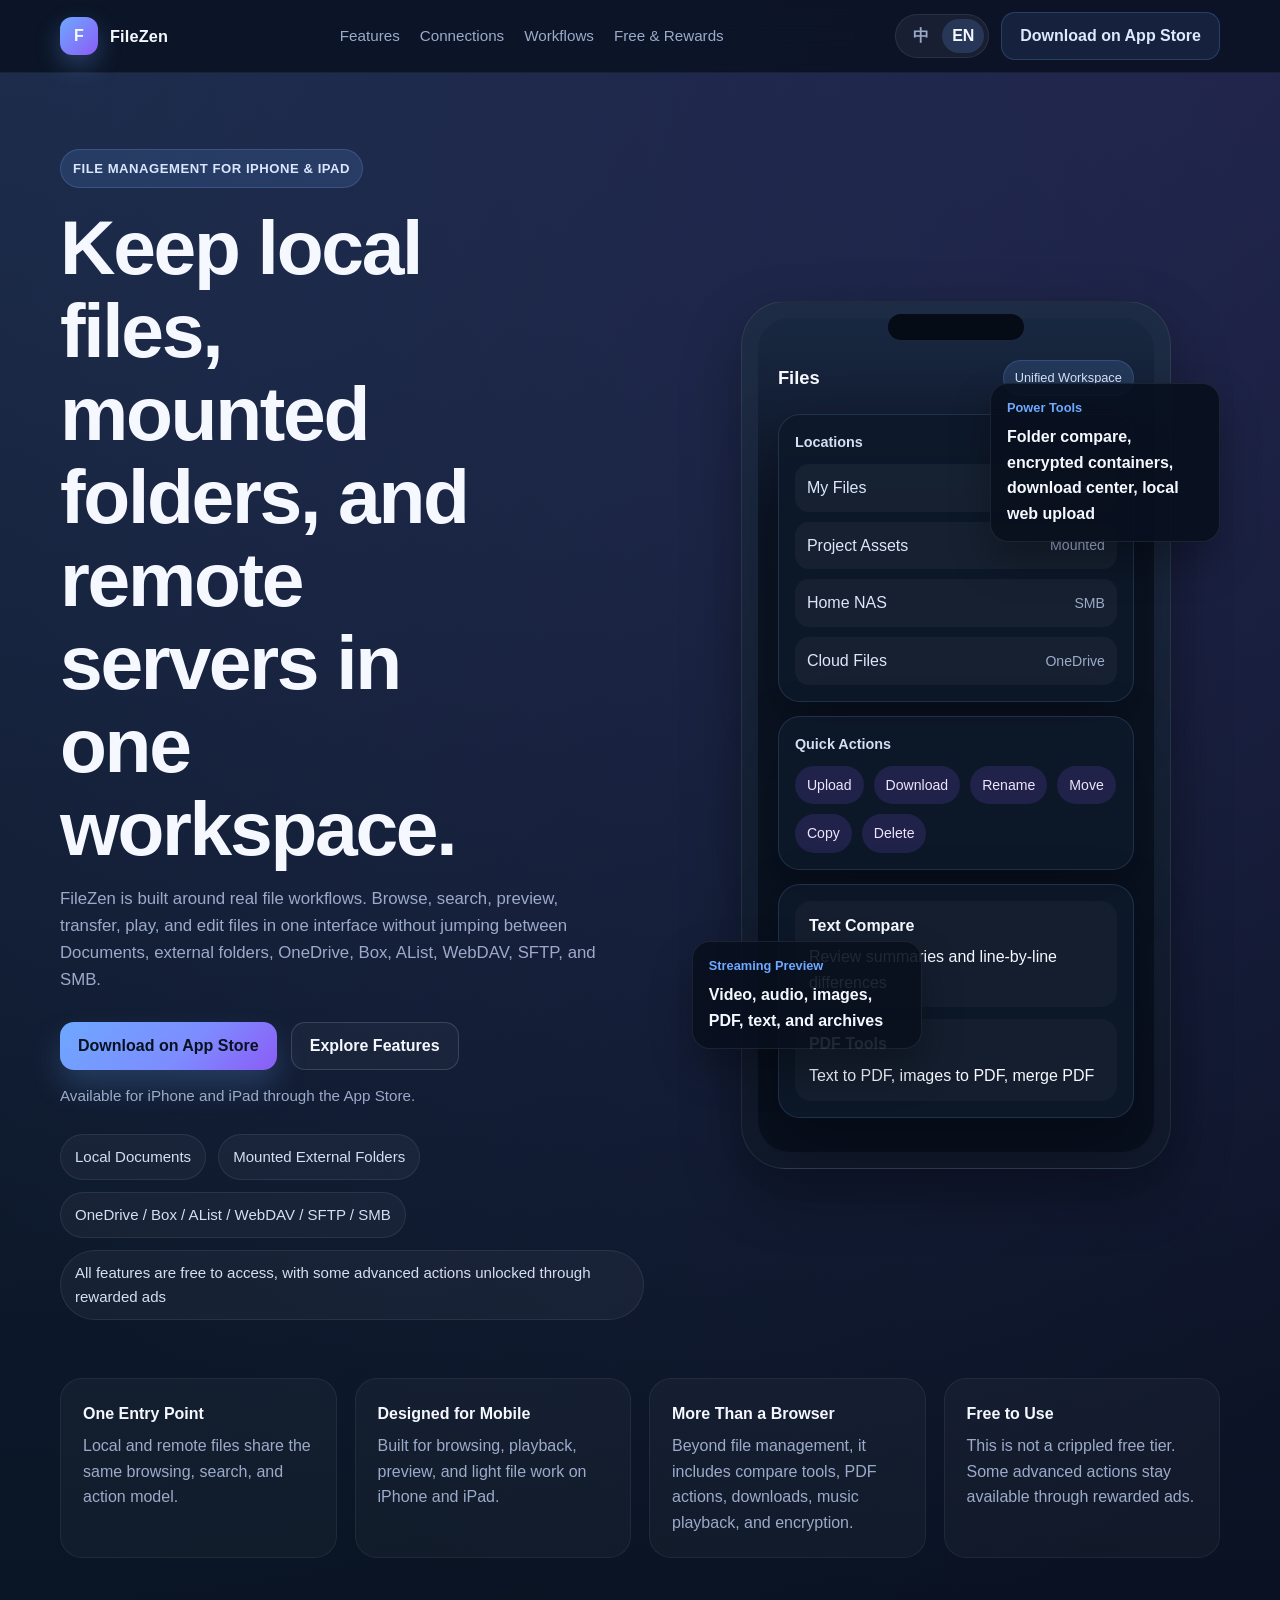
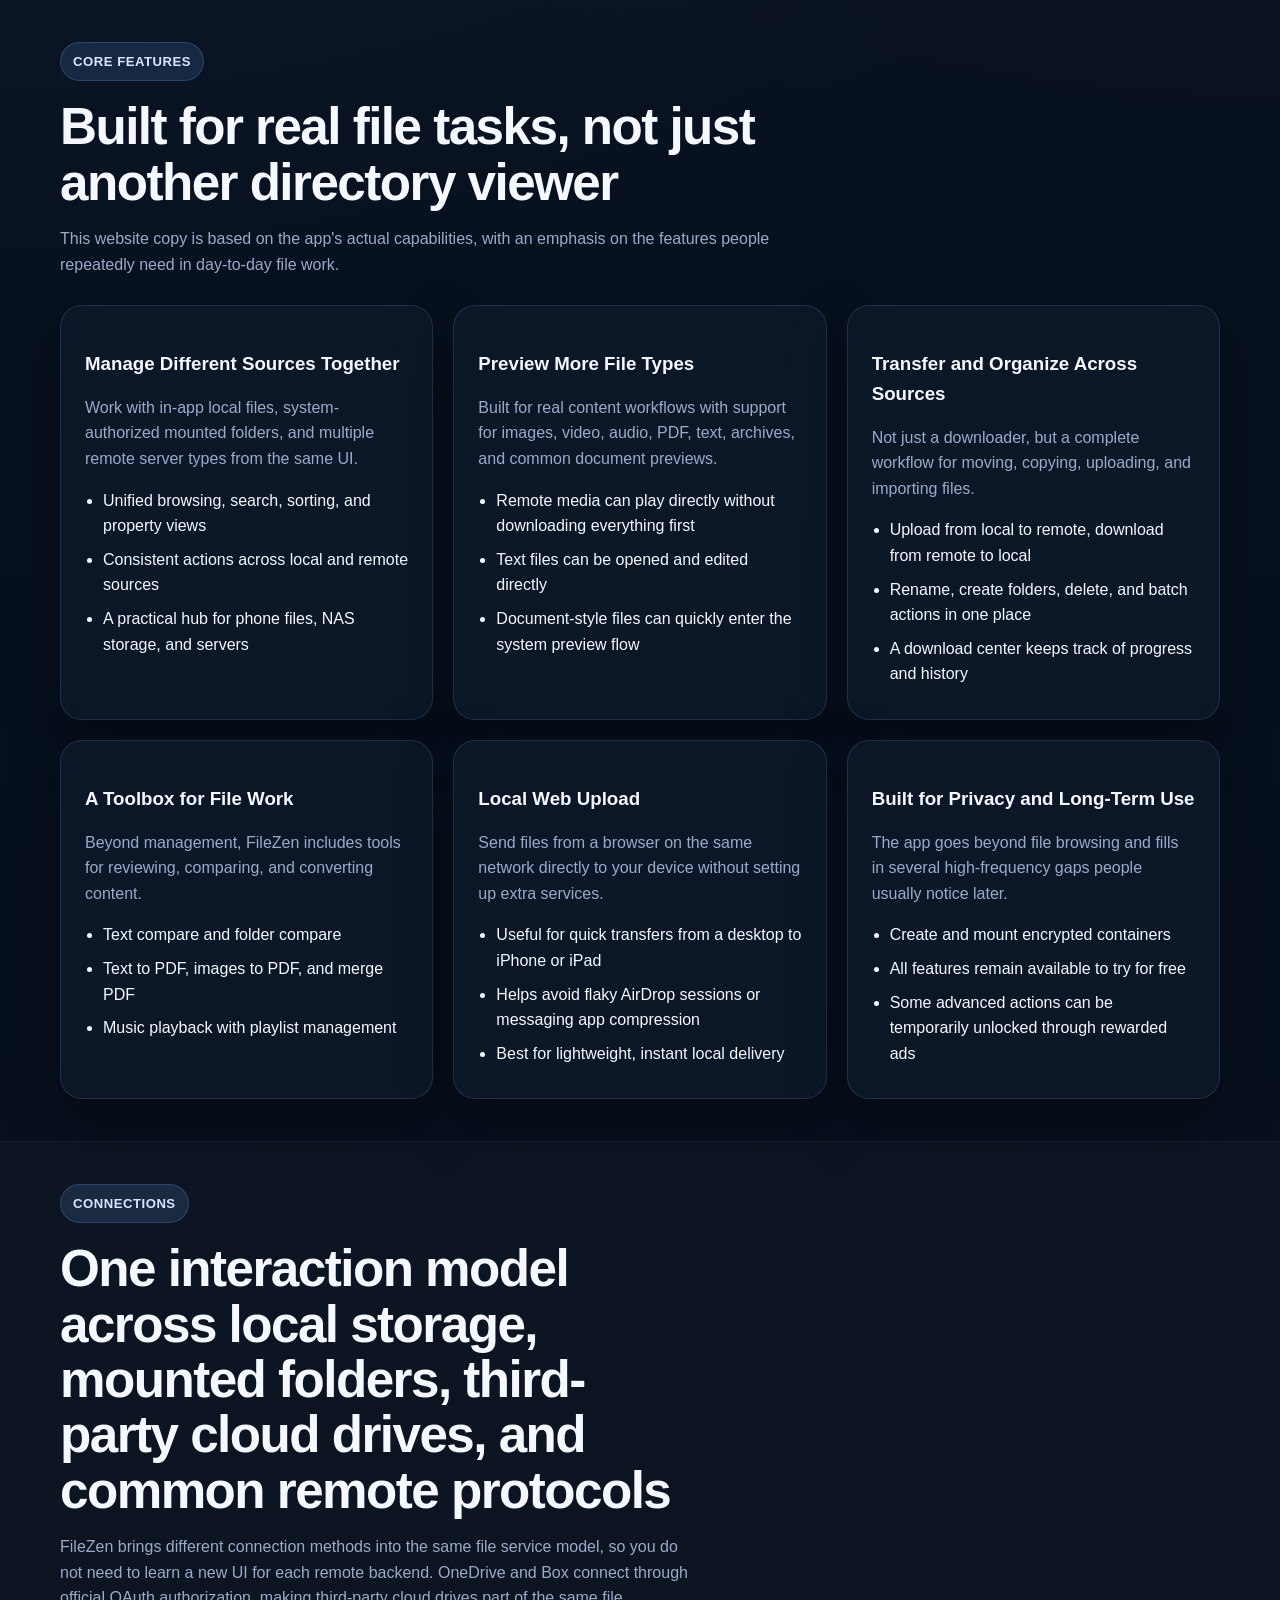
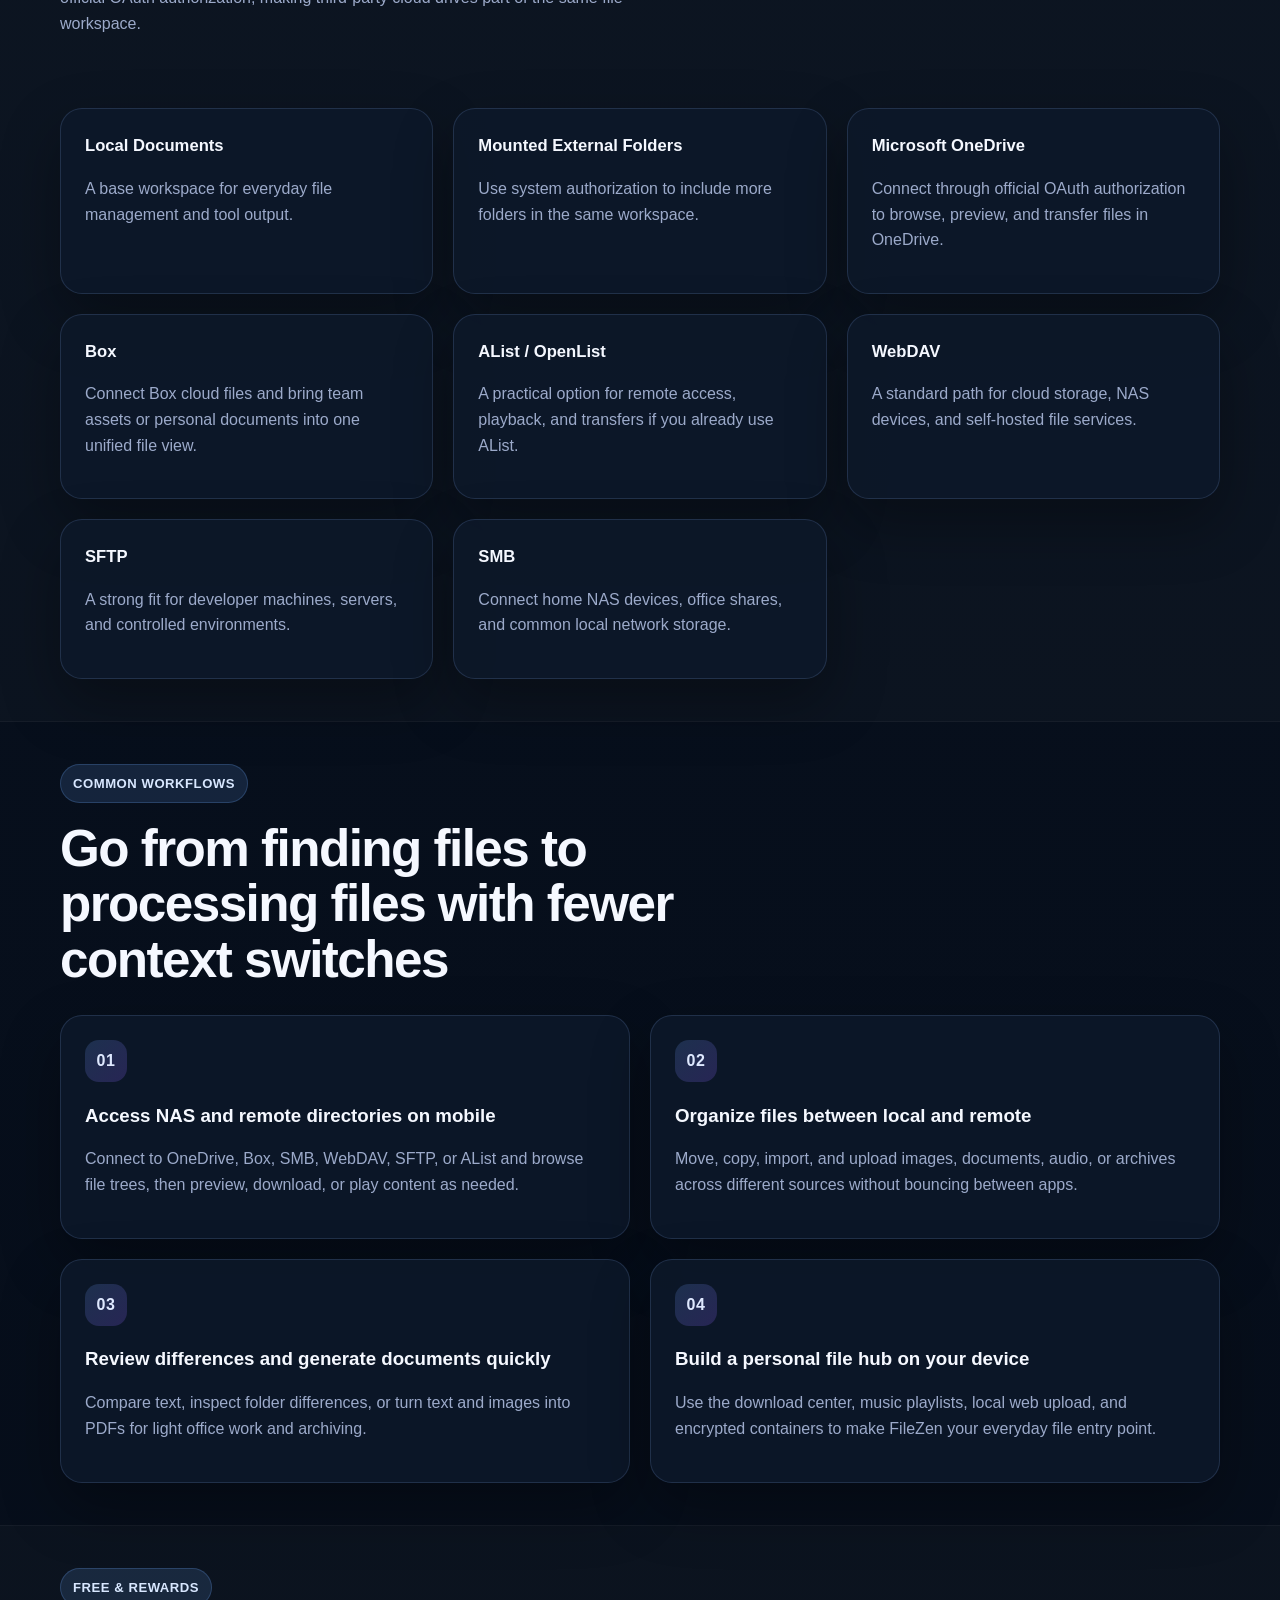
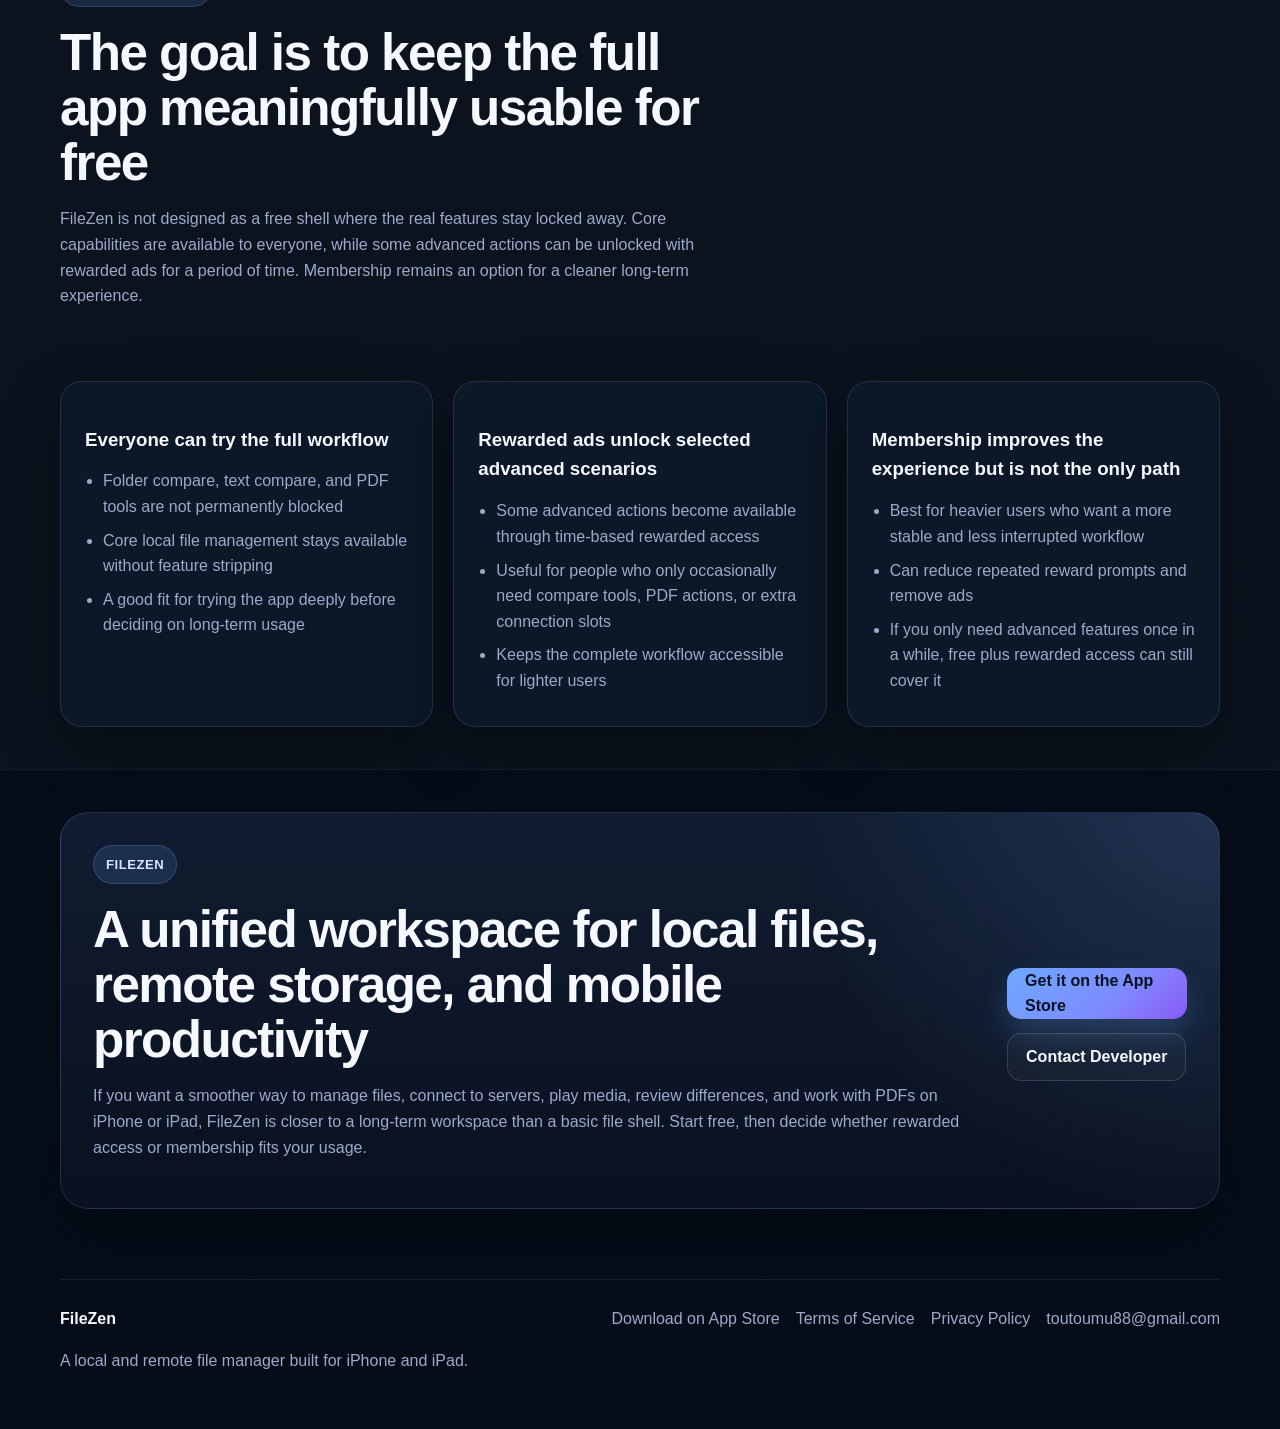
==== commit 831684f8: "初始化提交" ====
--- a/index.html
+++ b/index.html
@@ -6,7 +6,7 @@
   <title>FileZen - 在 iPhone 和 iPad 上统一管理本地与远程文件</title>
   <meta
     name="description"
-    content="FileZen 是一款面向 iPhone 和 iPad 的文件管理应用，统一管理本地目录、外部挂载文件夹与 AList、WebDAV、SFTP、SMB 等远程来源，支持预览、播放、传输、对比、PDF 工具与加密容器。"
+    content="FileZen 是一款面向 iPhone 和 iPad 的文件管理应用，统一管理本地目录、外部挂载文件夹与 OneDrive、Box、AList、WebDAV、SFTP、SMB 等远程来源，支持预览、播放、传输、对比、PDF 工具与加密容器。"
   >
   <link rel="stylesheet" href="./styles.css">
 </head>
@@ -49,7 +49,7 @@
           <h1 data-i18n="hero.title">把本地文件、外部目录和远程服务器放到同一个工作区里。</h1>
           <p class="hero-text" data-i18n="hero.text">
             FileZen 面向真实文件工作流设计。你可以在一套界面里浏览、搜索、预览、传输、播放和编辑文件，
-            不需要在 Documents、外部文件夹、AList、WebDAV、SFTP、SMB 之间来回切换。
+            不需要在 Documents、外部文件夹、OneDrive、Box、AList、WebDAV、SFTP、SMB 之间来回切换。
           </p>
           <div class="hero-actions">
             <a class="button button-primary app-store-link" href="https://apps.apple.com/app/id6764205706" target="_blank" rel="noreferrer" data-i18n="hero.ctaDownload">App Store 下载</a>
@@ -59,7 +59,7 @@
           <ul class="hero-pills" aria-label="Supported platforms and capabilities">
             <li data-i18n="hero.pill1">本地 Documents</li>
             <li data-i18n="hero.pill2">外部挂载目录</li>
-            <li data-i18n="hero.pill3">AList / WebDAV / SFTP / SMB</li>
+            <li data-i18n="hero.pill3">OneDrive / Box / AList / WebDAV / SFTP / SMB</li>
             <li data-i18n="hero.pill4">所有功能可免费使用，部分能力可通过激励广告解锁</li>
           </ul>
         </div>
@@ -79,7 +79,7 @@
                   <div class="screen-row"><span data-i18n="screen.location1Name">我的文件</span><span data-i18n="screen.location1Type">本地</span></div>
                   <div class="screen-row"><span data-i18n="screen.location2Name">项目资料</span><span data-i18n="screen.location2Type">外部目录</span></div>
                   <div class="screen-row"><span data-i18n="screen.location3Name">家庭 NAS</span><span data-i18n="screen.location3Type">SMB</span></div>
-                  <div class="screen-row"><span data-i18n="screen.location4Name">工作服务器</span><span data-i18n="screen.location4Type">WebDAV</span></div>
+                  <div class="screen-row"><span data-i18n="screen.location4Name">云端资料</span><span data-i18n="screen.location4Type">OneDrive</span></div>
                 </div>
               </div>
 
@@ -220,9 +220,9 @@
       <div class="container protocol-layout">
         <div class="section-heading narrow">
           <div class="eyebrow" data-i18n="protocols.eyebrow">连接能力</div>
-          <h2 data-i18n="protocols.title">一套交互，同时覆盖本地、外部目录和常见远程协议</h2>
+          <h2 data-i18n="protocols.title">一套交互，同时覆盖本地、外部目录、第三方云盘和常见远程协议</h2>
           <p data-i18n="protocols.text">
-            FileZen 把不同连接方式收敛到统一的文件服务层上，所以你不必为每种远程来源重新学习一套界面。
+            FileZen 把不同连接方式收敛到统一的文件服务层上，所以你不必为每种远程来源重新学习一套界面。OneDrive 和 Box 通过官方 OAuth 授权接入，适合把第三方云盘纳入同一个文件工作区。
           </p>
         </div>
 
@@ -236,20 +236,28 @@
             <p data-i18n="protocols.card2.text">通过系统授权访问更多文件夹，把外部目录纳入同一视图。</p>
           </div>
           <div class="protocol-card">
-            <span class="protocol-name" data-i18n="protocols.card3.title">AList / OpenList</span>
-            <p data-i18n="protocols.card3.text">适合已有 AList 服务的远程文件访问、播放和传输。</p>
-          </div>
-          <div class="protocol-card">
-            <span class="protocol-name" data-i18n="protocols.card4.title">WebDAV</span>
-            <p data-i18n="protocols.card4.text">覆盖常见云盘、NAS 与自建文件服务的标准化接入方式。</p>
-          </div>
-          <div class="protocol-card">
-            <span class="protocol-name" data-i18n="protocols.card5.title">SFTP</span>
-            <p data-i18n="protocols.card5.text">适合开发机、服务器和受控环境中的安全文件访问。</p>
-          </div>
-          <div class="protocol-card">
-            <span class="protocol-name" data-i18n="protocols.card6.title">SMB</span>
-            <p data-i18n="protocols.card6.text">连接家庭 NAS、办公共享目录和局域网内常见存储设备。</p>
+            <span class="protocol-name" data-i18n="protocols.card3.title">Microsoft OneDrive</span>
+            <p data-i18n="protocols.card3.text">通过官方 OAuth 授权接入，直接浏览、预览和传输 OneDrive 中的文件。</p>
+          </div>
+          <div class="protocol-card">
+            <span class="protocol-name" data-i18n="protocols.card4.title">Box</span>
+            <p data-i18n="protocols.card4.text">支持连接 Box 云端文件，把团队资料和个人文档放进统一文件视图。</p>
+          </div>
+          <div class="protocol-card">
+            <span class="protocol-name" data-i18n="protocols.card5.title">AList / OpenList</span>
+            <p data-i18n="protocols.card5.text">适合已有 AList 服务的远程文件访问、播放和传输。</p>
+          </div>
+          <div class="protocol-card">
+            <span class="protocol-name" data-i18n="protocols.card6.title">WebDAV</span>
+            <p data-i18n="protocols.card6.text">覆盖常见云盘、NAS 与自建文件服务的标准化接入方式。</p>
+          </div>
+          <div class="protocol-card">
+            <span class="protocol-name" data-i18n="protocols.card7.title">SFTP</span>
+            <p data-i18n="protocols.card7.text">适合开发机、服务器和受控环境中的安全文件访问。</p>
+          </div>
+          <div class="protocol-card">
+            <span class="protocol-name" data-i18n="protocols.card8.title">SMB</span>
+            <p data-i18n="protocols.card8.text">连接家庭 NAS、办公共享目录和局域网内常见存储设备。</p>
           </div>
         </div>
       </div>
@@ -266,7 +274,7 @@
           <article class="workflow-card">
             <span class="workflow-step">01</span>
             <h3 data-i18n="workflow.card1.title">在手机上访问 NAS 或远程目录</h3>
-            <p data-i18n="workflow.card1.text">连接 SMB、WebDAV、SFTP 或 AList 后，直接浏览文件树，按需预览、下载或播放远程内容。</p>
+            <p data-i18n="workflow.card1.text">连接 OneDrive、Box、SMB、WebDAV、SFTP 或 AList 后，直接浏览文件树，按需预览、下载或播放远程内容。</p>
           </article>
 
           <article class="workflow-card">
